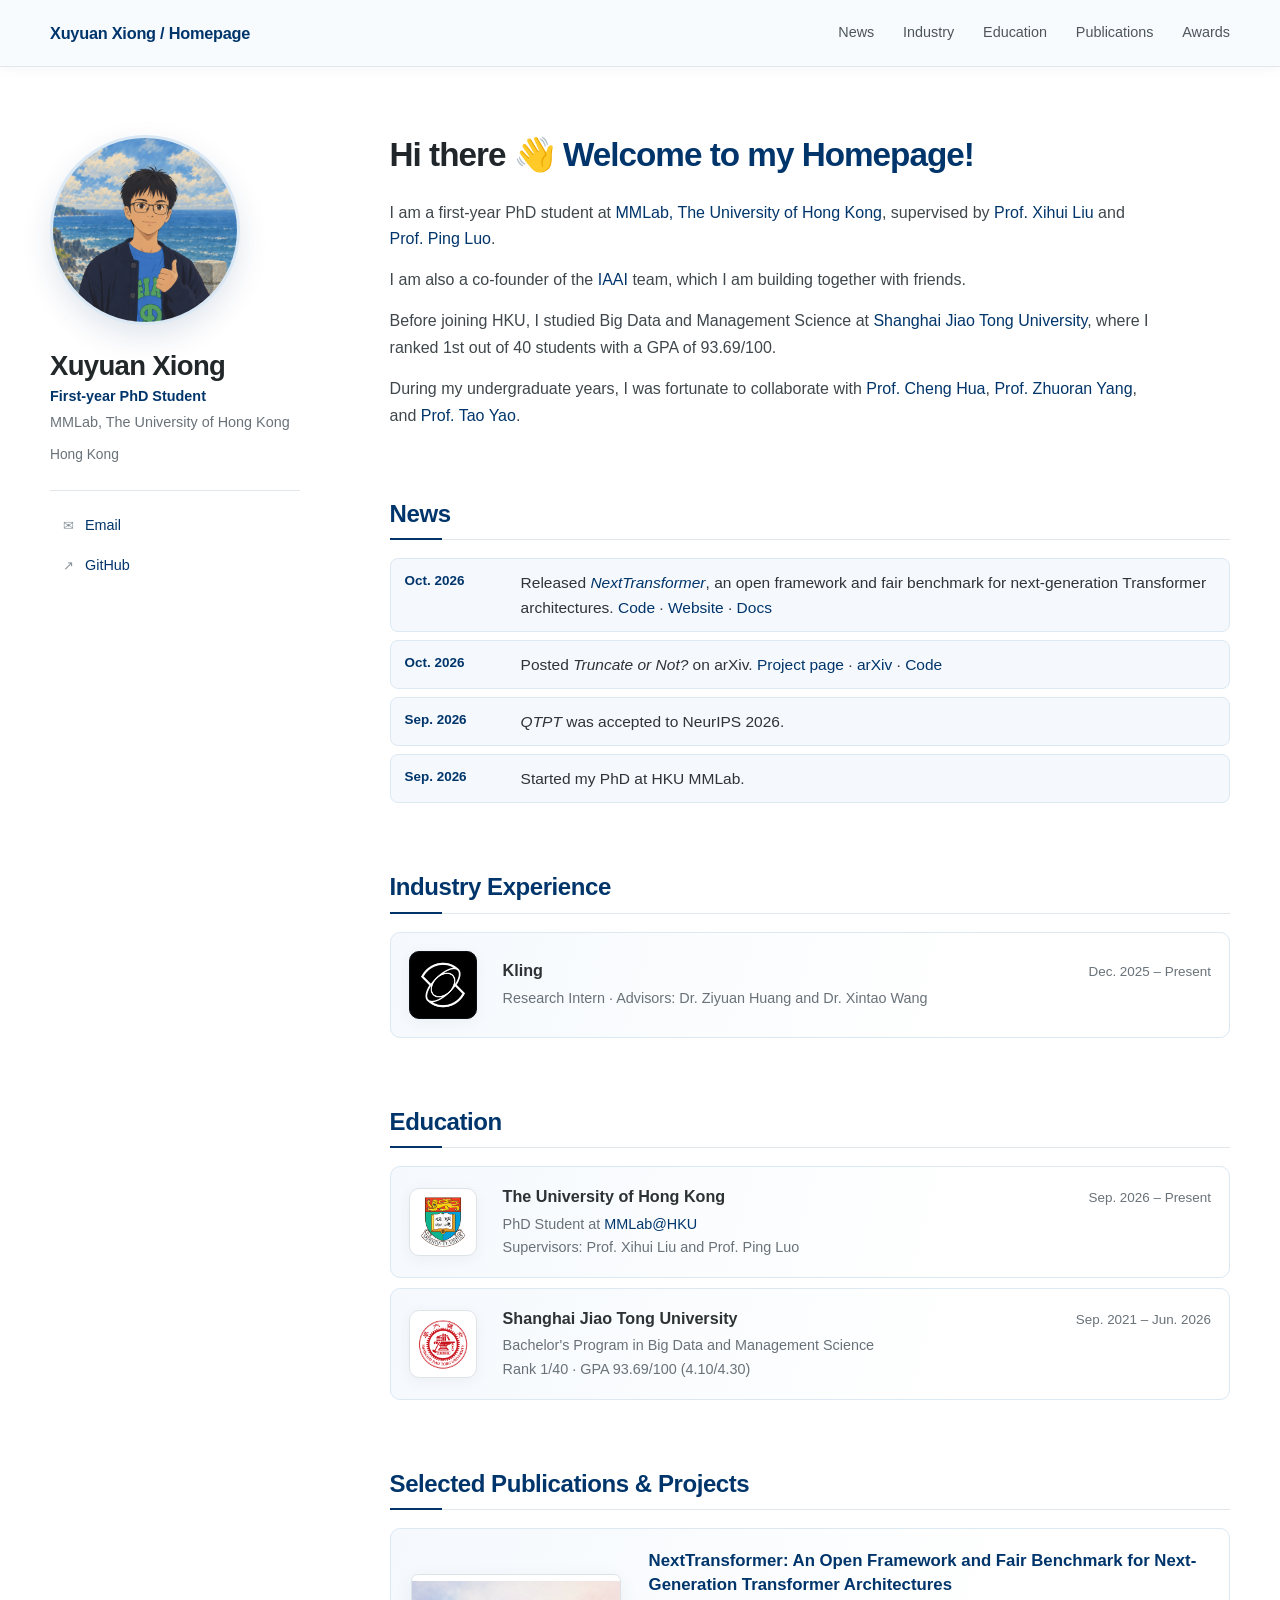
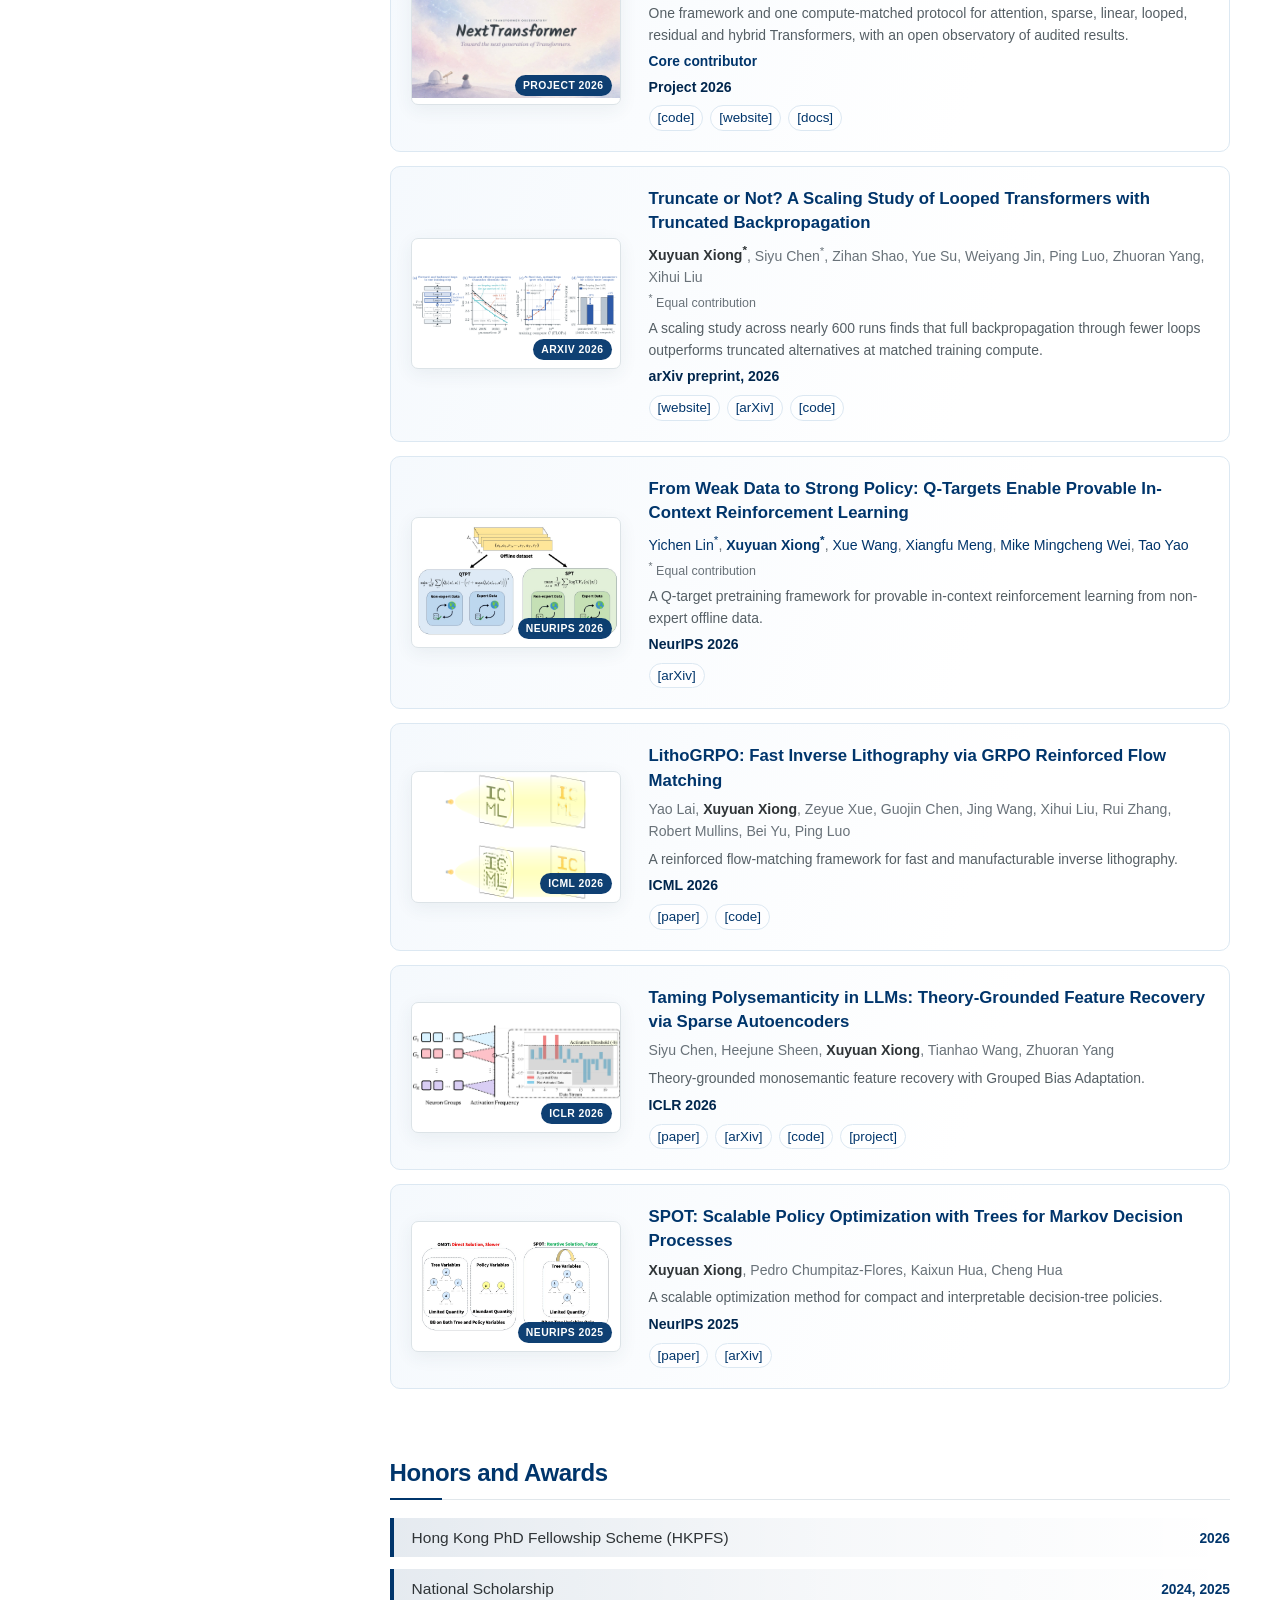
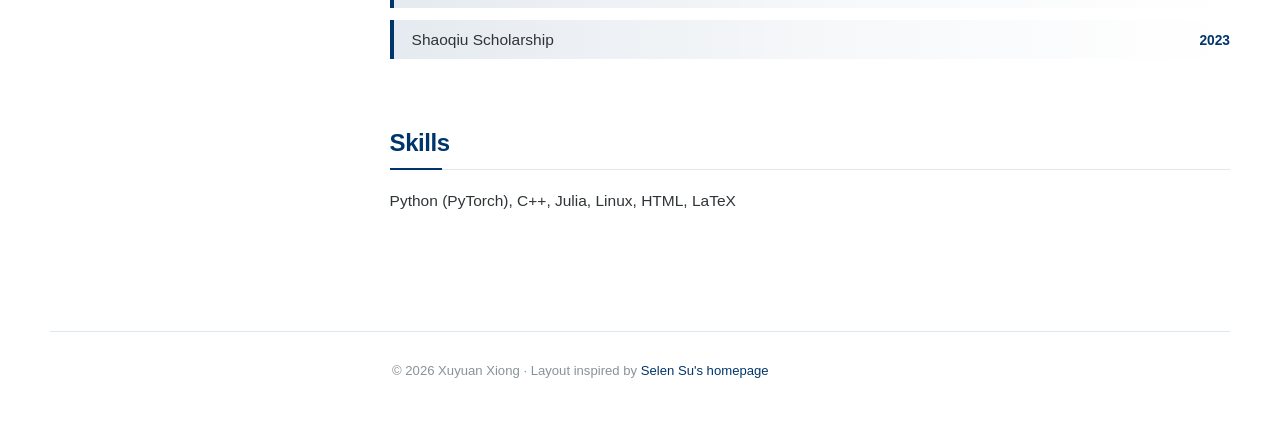
==== index.html @ bf12b1bd "Remove old News items and style Core contributor role on NextTransformer Co-authored-by: Cursor <cur" ====
<!doctype html>
<html lang="en">
  <head>
    <meta charset="UTF-8" />
    <meta name="viewport" content="width=device-width, initial-scale=1" />
    <title>Xuyuan Xiong / Homepage</title>
    <meta
      name="description"
      content="Personal academic homepage of Xuyuan Xiong, a first-year PhD student at HKU MMLab."
    />
    <link rel="canonical" href="https://xjxyys.github.io/" />
    <link rel="stylesheet" href="styles.css" />
  </head>
  <body>
    <header class="topbar">
      <div class="topbar-inner">
        <a class="site-title" href="#about">Xuyuan Xiong / Homepage</a>
        <nav class="site-nav" aria-label="Main navigation">
          <a href="#news">News</a>
          <a href="#industry">Industry</a>
          <!-- <a href="#experience">Research</a> -->
          <a href="#education">Education</a>
          <a href="#publications">Publications</a>
          <a href="#awards">Awards</a>
        </nav>
      </div>
    </header>

    <main class="page-shell">
      <aside class="profile-sidebar">
        <div class="profile-photo">
          <img src="assets/profile.png" alt="Portrait of Xuyuan Xiong" />
        </div>
        <h1>Xuyuan Xiong</h1>
        <p class="profile-role">First-year PhD Student</p>
        <p class="profile-affiliation">MMLab, The University of Hong Kong</p>
        <p class="profile-location">Hong Kong</p>

        <ul class="profile-links">
          <li><span aria-hidden="true">✉</span><a href="mailto:xiongxuyuan@connect.hku.hk">Email</a></li>
          <li><span aria-hidden="true">↗</span><a href="https://github.com/xjxyys">GitHub</a></li>
        </ul>
      </aside>

      <article class="main-content">
        <section id="about" class="intro-section">
          <h2>Hi there <span aria-hidden="true">👋</span> <span class="intro-welcome">Welcome to my Homepage!</span></h2>
          <p>
            I am a first-year PhD student at <a href="https://mmlab.hk/">MMLab, The
            University of Hong Kong</a>, supervised by
            <a href="https://xh-liu.github.io/">Prof. Xihui Liu</a> and
            <a href="https://luoping.me/">Prof. Ping Luo</a>.
          </p>
          <p>
            I am also a co-founder of the
            <a href="https://github.com/Interactive-Active-AI">IAAI</a> team, which I am
            building together with friends.
          </p>
          <p>
            Before joining HKU, I studied Big Data and Management Science at
            <a href="https://www.sjtu.edu.cn/">Shanghai Jiao Tong University</a>, where I ranked
            1st out of 40 students with a GPA of 93.69/100.
          </p>
          <p>
            During my undergraduate years, I was fortunate to collaborate with
            <a href="https://openreview.net/profile?id=~Cheng_Hua1">Prof. Cheng Hua</a>,
            <a href="https://zhuoranyang.github.io/">Prof. Zhuoran Yang</a>, and
            <a href="https://www.acem.sjtu.edu.cn/en/faculty/yaotao.html">Prof. Tao Yao</a>.
          </p>
        </section>

        <section id="news">
          <h2>News</h2>
          <ul class="dated-list">
            <li><time datetime="2026-10">Oct. 2026</time><span>Released <a href="https://interactive-active-ai.github.io/NextTransformer/"><em>NextTransformer</em></a>, an open framework and fair benchmark for next-generation Transformer architectures. <a href="https://github.com/Interactive-Active-AI/NextTransformer">Code</a> · <a href="https://interactive-active-ai.github.io/NextTransformer/">Website</a> · <a href="https://interactive-active-ai.github.io/NextTransformer/docs/">Docs</a></span></li>
            <li><time datetime="2026-10">Oct. 2026</time><span>Posted <em>Truncate or Not?</em> on arXiv. <a href="truncate-or-not/">Project page</a> · <a href="https://arxiv.org/abs/2610.26030">arXiv</a> · <a href="https://github.com/xjxyys/Truncate-or-Not">Code</a></span></li>
            <li><time datetime="2026-09">Sep. 2026</time><span><em>QTPT</em> was accepted to NeurIPS 2026.</span></li>
            <li><time datetime="2026-09">Sep. 2026</time><span>Started my PhD at HKU MMLab.</span></li>
          </ul>
        </section>

        <section id="industry">
          <h2>Industry Experience</h2>
          <div class="experience-list">
            <article class="experience-item">
              <div class="institution-logo institution-logo--kling">
                <img src="assets/institutions/kling.png" alt="Kling AI logo" />
              </div>
              <div>
                <div class="item-heading"><h3>Kling</h3><time>Dec. 2025 – Present</time></div>
                <p>Research Intern · Advisors: Dr. Ziyuan Huang and Dr. Xintao Wang</p>
              </div>
            </article>
          </div>
        </section>

        <!--
        <section id="experience">
          <h2>Research Experience</h2>
          <div class="experience-list">
            <article class="experience-item">
              <div class="institution-logo institution-logo--yale">
                <img src="assets/institutions/yale.png" alt="Yale University logo" />
              </div>
              <div>
                <div class="item-heading"><h3>Yang Lab, Yale University</h3><time>Sep. 2026 – Present</time></div>
                <p>Research Collaborator · with Siyu Chen; PI: Prof. Zhuoran Yang</p>
                <p>Researching LLM architectures and scaling, with a focus on looped Transformers, latent reasoning, and KV cache efficiency.</p>
              </div>
            </article>

            <article class="experience-item">
              <div class="institution-logo institution-logo--sjtu">
                <img src="assets/institutions/sjtu.png" alt="Shanghai Jiao Tong University logo" />
              </div>
              <div>
                <div class="item-heading"><h3>Hua Lab, Shanghai Jiao Tong University</h3><time>Feb. 2025 – Jul. 2025</time></div>
                <p>Undergraduate Research Intern · Supervisor: Prof. Cheng Hua</p>
              </div>
            </article>

            <article class="experience-item">
              <div class="institution-logo institution-logo--yale">
                <img src="assets/institutions/yale.png" alt="Yale University logo" />
              </div>
              <div>
                <div class="item-heading"><h3>Yang Lab, Yale University</h3><time>Sep. 2024 – Jun. 2025</time></div>
                <p>Undergraduate Research Intern · Mentor: Siyu Chen; Supervisor: Prof. Zhuoran Yang</p>
              </div>
            </article>

            <article class="experience-item">
              <div class="institution-logo institution-logo--sjtu">
                <img src="assets/institutions/sjtu.png" alt="Shanghai Jiao Tong University logo" />
              </div>
              <div>
                <div class="item-heading"><h3>Data-Driven Management Decision Making Lab, SJTU</h3><time>Sep. 2023 – Jun. 2025</time></div>
                <p>Undergraduate Research Intern · Supervisor: Prof. Tao Yao</p>
              </div>
            </article>
          </div>
        </section>
        -->

        <section id="education">
          <h2>Education</h2>
          <div class="experience-list">
            <article class="experience-item">
              <div class="institution-logo institution-logo--hku">
                <img src="assets/institutions/hku.png" alt="The University of Hong Kong logo" />
              </div>
              <div>
                <div class="item-heading"><h3>The University of Hong Kong</h3><time>Sep. 2026 – Present</time></div>
                <p>PhD Student at <a href="https://mmlab.hk/">MMLab@HKU</a></p>
                <p>Supervisors: Prof. Xihui Liu and Prof. Ping Luo</p>
              </div>
            </article>

            <article class="experience-item">
              <div class="institution-logo institution-logo--sjtu">
                <img src="assets/institutions/sjtu.png" alt="Shanghai Jiao Tong University logo" />
              </div>
              <div>
                <div class="item-heading"><h3>Shanghai Jiao Tong University</h3><time>Sep. 2021 – Jun. 2026</time></div>
                <p>Bachelor's Program in Big Data and Management Science</p>
                <p>Rank 1/40 · GPA 93.69/100 (4.10/4.30)</p>
              </div>
            </article>
          </div>
        </section>

        <section id="publications">
          <h2>Selected Publications &amp; Projects</h2>
          <div class="publication-list">
            <article class="publication-item">
              <a class="paper-visual" href="https://interactive-active-ai.github.io/NextTransformer/" aria-label="Open the NextTransformer observatory">
                <img src="assets/papers/nexttransformer.jpg" alt="NextTransformer: the Transformer observatory, toward the next generation of Transformers" />
                <span class="paper-tag">Project 2026</span>
              </a>
              <div>
                <h3>NextTransformer: An Open Framework and Fair Benchmark for Next-Generation Transformer Architectures</h3>
                <p class="paper-summary">One framework and one compute-matched protocol for attention, sparse, linear, looped, residual and hybrid Transformers, with an open observatory of audited results.</p>
                <p class="project-role">Core contributor</p>
                <p class="venue-line">Project 2026</p>
                <p class="paper-links">
                  <a href="https://github.com/Interactive-Active-AI/NextTransformer">[code]</a>
                  <a href="https://interactive-active-ai.github.io/NextTransformer/">[website]</a>
                  <a href="https://interactive-active-ai.github.io/NextTransformer/docs/">[docs]</a>
                </p>
              </div>
            </article>

            <article class="publication-item">
              <a class="paper-visual" href="truncate-or-not/" aria-label="Open the Truncate or Not project page">
                <img src="truncate-or-not/static/images/teaser.png" alt="Overview of looped transformer scaling with truncated backpropagation" />
                <span class="paper-tag">arXiv 2026</span>
              </a>
              <div>
                <h3>Truncate or Not? A Scaling Study of Looped Transformers with Truncated Backpropagation</h3>
                <p class="authors"><strong>Xuyuan Xiong<sup>*</sup></strong>, Siyu Chen<sup>*</sup>, Zihan Shao, Yue Su, Weiyang Jin, Ping Luo, Zhuoran Yang, Xihui Liu</p>
                <p class="equal-contribution"><sup>*</sup> Equal contribution</p>
                <p class="paper-summary">A scaling study across nearly 600 runs finds that full backpropagation through fewer loops outperforms truncated alternatives at matched training compute.</p>
                <p class="venue-line">arXiv preprint, 2026</p>
                <p class="paper-links">
                  <a href="truncate-or-not/">[website]</a>
                  <a href="https://arxiv.org/abs/2610.26030">[arXiv]</a>
                  <a href="https://github.com/xjxyys/Truncate-or-Not">[code]</a>
                </p>
              </div>
            </article>

            <article class="publication-item">
              <div class="paper-visual">
                <img src="assets/papers/qtpt.png" alt="QTPT and supervised pretraining comparison" />
                <span class="paper-tag">NeurIPS 2026</span>
              </div>
              <div>
                <h3>From Weak Data to Strong Policy: Q-Targets Enable Provable In-Context Reinforcement Learning</h3>
                <p class="authors">
                  <a href="https://openreview.net/profile?id=~Yichen_Lin1">Yichen Lin<sup>*</sup></a>,
                  <strong><a href="https://openreview.net/profile?id=~Xuyuan_Xiong1">Xuyuan Xiong<sup>*</sup></a></strong>,
                  <a href="https://openreview.net/profile?id=~Xue_Wang9">Xue Wang</a>,
                  <a href="https://openreview.net/profile?id=~Xiangfu_Meng3">Xiangfu Meng</a>,
                  <a href="https://openreview.net/profile?id=~Mike_Mingcheng_Wei1">Mike Mingcheng Wei</a>,
                  <a href="https://openreview.net/profile?id=~Tao_Yao2">Tao Yao</a>
                </p>
                <p class="equal-contribution"><sup>*</sup> Equal contribution</p>
                <p class="paper-summary">A Q-target pretraining framework for provable in-context reinforcement learning from non-expert offline data.</p>
                <p class="venue-line">NeurIPS 2026</p>
                <p class="paper-links">
                  <a href="https://arxiv.org/abs/2609.30391">[arXiv]</a>
                </p>
              </div>
            </article>

            <article class="publication-item">
              <a class="paper-visual" href="https://arxiv.org/abs/2606.00228" aria-label="Open the LithoGRPO paper">
                <img src="assets/papers/lithogrpo.png" alt="LithoGRPO inverse lithography illustration" />
                <span class="paper-tag">ICML 2026</span>
              </a>
              <div>
                <h3>LithoGRPO: Fast Inverse Lithography via GRPO Reinforced Flow Matching</h3>
                <p class="authors">Yao Lai, <strong>Xuyuan Xiong</strong>, Zeyue Xue, Guojin Chen, Jing Wang, Xihui Liu, Rui Zhang, Robert Mullins, Bei Yu, Ping Luo</p>
                <p class="paper-summary">A reinforced flow-matching framework for fast and manufacturable inverse lithography.</p>
                <p class="venue-line">ICML 2026</p>
                <p class="paper-links">
                  <a href="https://arxiv.org/abs/2606.00228">[paper]</a>
                  <a href="https://github.com/laiyao1/LithoGRPO">[code]</a>
                </p>
              </div>
            </article>

            <article class="publication-item">
              <a class="paper-visual" href="https://y-agent.github.io/taming-sae-gba/index.html" aria-label="Open the Taming Polysemanticity project page">
                <img src="assets/papers/taming-gba.png" alt="Grouped Bias Adaptation algorithm illustration" />
                <span class="paper-tag">ICLR 2026</span>
              </a>
              <div>
                <h3>Taming Polysemanticity in LLMs: Theory-Grounded Feature Recovery via Sparse Autoencoders</h3>
                <p class="authors">Siyu Chen, Heejune Sheen, <strong>Xuyuan Xiong</strong>, Tianhao Wang, Zhuoran Yang</p>
                <p class="paper-summary">Theory-grounded monosemantic feature recovery with Grouped Bias Adaptation.</p>
                <p class="venue-line">ICLR 2026</p>
                <p class="paper-links">
                  <a href="https://openreview.net/pdf?id=VtWkPIbAQ8">[paper]</a>
                  <a href="https://arxiv.org/abs/2506.14002">[arXiv]</a>
                  <a href="https://github.com/FFishy-git/TamingSAE_GBA">[code]</a>
                  <a href="https://y-agent.github.io/taming-sae-gba/index.html">[project]</a>
                </p>
              </div>
            </article>

            <article class="publication-item">
              <a class="paper-visual" href="https://proceedings.neurips.cc/paper_files/paper/2025/hash/a9eef2d4f04e876674f4cb8f3c18bb52-Abstract-Conference.html" aria-label="Open the SPOT paper">
                <img src="assets/papers/spot-teaser-03.png" alt="SPOT and OMDT branching strategy comparison" />
                <span class="paper-tag">NeurIPS 2025</span>
              </a>
              <div>
                <h3>SPOT: Scalable Policy Optimization with Trees for Markov Decision Processes</h3>
                <p class="authors"><strong>Xuyuan Xiong</strong>, Pedro Chumpitaz-Flores, Kaixun Hua, Cheng Hua</p>
                <p class="paper-summary">A scalable optimization method for compact and interpretable decision-tree policies.</p>
                <p class="venue-line">NeurIPS 2025</p>
                <p class="paper-links">
                  <a href="https://proceedings.neurips.cc/paper_files/paper/2025/hash/a9eef2d4f04e876674f4cb8f3c18bb52-Abstract-Conference.html">[paper]</a>
                  <a href="https://arxiv.org/abs/2510.19241">[arXiv]</a>
                </p>
              </div>
            </article>
          </div>
        </section>

        <section id="awards">
          <h2>Honors and Awards</h2>
          <ul class="award-list">
            <li><span>Hong Kong PhD Fellowship Scheme (HKPFS)</span><time>2026</time></li>
            <li><span>National Scholarship</span><time>2024, 2025</time></li>
            <li><span>Shaoqiu Scholarship</span><time>2023</time></li>
          </ul>
        </section>

        <section id="skills">
          <h2>Skills</h2>
          <p>Python (PyTorch), C++, Julia, Linux, HTML, LaTeX</p>
        </section>
      </article>
    </main>

    <footer>
      <p>
        © 2026 Xuyuan Xiong · Layout inspired by
        <a href="https://selen-suyue.github.io/">Selen Su's homepage</a>
      </p>
    </footer>
  </body>
</html>
---- styles.css ----
:root {
  --background: #ffffff;
  --surface: #f6f8fa;
  --surface-blue: #f1f5f9;
  --text: #2f3437;
  --muted: #697279;
  --accent: #00356b;
  --accent-dark: #00264d;
  --blue-soft: #f5f9fd;
  --blue-border: #dce8f2;
  --border: #e1e7eb;
  --font-rounded: "Arial Rounded MT Bold", "Verdana", "Comic Sans MS", "Segoe Print", sans-serif;
  --content-width: 1180px;
}

* {
  box-sizing: border-box;
}

html {
  scroll-behavior: smooth;
}

body {
  margin: 0;
  background: var(--background);
  color: var(--text);
  font-family: var(--font-rounded);
  font-size: 15.5px;
  line-height: 1.62;
  -webkit-font-smoothing: antialiased;
}

a {
  color: var(--accent);
  text-decoration: none;
}

a:hover {
  color: var(--accent-dark);
  text-decoration: underline;
  text-underline-offset: 0.18em;
}

.topbar {
  position: sticky;
  z-index: 20;
  top: 0;
  border-bottom: 1px solid var(--border);
  background: rgba(247, 251, 254, 0.96);
  box-shadow: 0 1px 14px rgba(0, 53, 107, 0.045);
  backdrop-filter: blur(12px);
}

.topbar-inner {
  display: flex;
  width: min(var(--content-width), calc(100% - 40px));
  min-height: 66px;
  align-items: center;
  justify-content: space-between;
  margin: 0 auto;
}

.site-title {
  color: var(--accent);
  font-size: 1.02rem;
  font-weight: 650;
  letter-spacing: -0.015em;
}

.site-title:hover {
  color: var(--accent-dark);
  text-decoration: none;
}

.site-nav {
  display: flex;
  align-items: center;
  gap: 1.8rem;
  font-size: 0.9rem;
}

.site-nav a {
  position: relative;
  color: #4f565b;
}

.site-nav a::after {
  position: absolute;
  right: 0;
  bottom: -8px;
  left: 0;
  height: 2px;
  background: var(--accent);
  content: "";
  opacity: 0;
  transform: scaleX(0.5);
  transition: opacity 150ms ease, transform 150ms ease;
}

.site-nav a:hover {
  color: var(--accent-dark);
  text-decoration: none;
}

.site-nav a:hover::after {
  opacity: 1;
  transform: scaleX(1);
}

.page-shell {
  display: grid;
  width: min(var(--content-width), calc(100% - 40px));
  grid-template-columns: 250px minmax(0, 1fr);
  gap: clamp(52px, 7vw, 90px);
  margin: 0 auto;
  padding: 68px 0 104px;
}

.profile-sidebar {
  position: sticky;
  top: 102px;
  align-self: start;
}

.profile-photo {
  width: 190px;
  aspect-ratio: 1;
  overflow: hidden;
  border: 3px solid #d9e8f4;
  border-radius: 50%;
  background: #eef3f7;
  box-shadow: 0 12px 30px rgba(0, 53, 107, 0.12);
}

.profile-photo img {
  display: block;
  width: 100%;
  height: 100%;
  object-fit: cover;
  object-position: center 13%;
}

.profile-sidebar h1 {
  margin: 24px 0 2px;
  color: #22272a;
  font-size: 1.72rem;
  font-weight: 700;
  letter-spacing: -0.025em;
  line-height: 1.25;
}

.profile-role,
.profile-affiliation,
.profile-location {
  margin: 0;
  color: var(--muted);
  font-size: 0.9rem;
}

.profile-role {
  color: var(--accent);
  font-weight: 650;
}

.profile-affiliation {
  margin-top: 2px;
}

.profile-location {
  margin-top: 10px;
  font-size: 0.86rem;
}

.profile-links {
  margin: 24px 0 0;
  padding: 18px 0 0;
  border-top: 1px solid var(--border);
  list-style: none;
}

.profile-links li {
  display: grid;
  grid-template-columns: 20px 1fr;
  align-items: center;
  gap: 7px;
  padding: 5px 8px;
  border-radius: 7px;
  transition: background-color 150ms ease;
}

.profile-links li:hover {
  background: var(--blue-soft);
}

.profile-links li + li {
  margin-top: 6px;
}

.profile-links span {
  color: #89949b;
  font-size: 0.82rem;
  text-align: center;
}

.profile-links a {
  font-size: 0.9rem;
}

.main-content {
  min-width: 0;
}

.main-content section {
  scroll-margin-top: 98px;
}

.main-content section + section {
  margin-top: 68px;
}

.main-content h2 {
  position: relative;
  margin: 0 0 18px;
  padding-bottom: 10px;
  border-bottom: 1px solid var(--border);
  color: var(--accent);
  font-size: 1.5rem;
  font-weight: 700;
  letter-spacing: -0.018em;
  line-height: 1.3;
}

.main-content h2::after {
  position: absolute;
  bottom: -1px;
  left: 0;
  width: 52px;
  height: 2px;
  background: var(--accent);
  content: "";
}

.main-content h3 {
  margin: 0;
  color: #2d3235;
  font-size: 1.01rem;
  line-height: 1.45;
}

.main-content p {
  margin: 0 0 14px;
}

.intro-section h2 {
  margin-bottom: 24px;
  padding-bottom: 0;
  border-bottom: 0;
  color: #20262a;
  font-size: clamp(1.65rem, 3vw, 2.08rem);
  letter-spacing: -0.03em;
  line-height: 1.22;
}

.intro-section h2::after {
  display: none;
}

.intro-welcome {
  color: var(--accent);
}

.intro-section p {
  max-width: 760px;
  color: #3f474c;
  font-size: 1rem;
  line-height: 1.68;
}

.section-note {
  color: var(--muted);
  font-size: 0.92rem;
}

.section-note strong {
  color: var(--text);
}

.dated-list {
  margin: 0;
  padding: 0;
  list-style: none;
}

.dated-list li {
  display: grid;
  grid-template-columns: 96px minmax(0, 1fr);
  gap: 20px;
  padding: 11px 14px;
  border: 1px solid var(--blue-border);
  border-radius: 8px;
  background: var(--blue-soft);
}

.dated-list li + li {
  margin-top: 8px;
}

.dated-list time,
.item-heading time {
  color: var(--muted);
  font-size: 0.84rem;
  white-space: nowrap;
}

.dated-list time {
  color: var(--accent);
  font-weight: 700;
}

.section-heading-row {
  display: flex;
  align-items: baseline;
  justify-content: space-between;
  gap: 24px;
  margin-bottom: 18px;
  padding-bottom: 10px;
  border-bottom: 1px solid var(--border);
}

.section-heading-row h2 {
  margin: 0;
  padding: 0;
  border: 0;
}

.section-heading-row p {
  margin: 0;
  color: var(--muted);
  font-size: 0.82rem;
  white-space: nowrap;
}

.publication-list {
  display: grid;
  gap: 14px;
}

.publication-item {
  display: grid;
  grid-template-columns: 210px minmax(0, 1fr);
  gap: 28px;
  align-items: center;
  padding: 20px;
  border: 1px solid var(--blue-border);
  border-radius: 10px;
  background: linear-gradient(110deg, var(--blue-soft), #fff 70%);
  transition: border-color 150ms ease, box-shadow 150ms ease, transform 150ms ease;
}

.publication-item:hover {
  border-color: #aac7de;
  box-shadow: 0 8px 22px rgba(0, 53, 107, 0.08);
  transform: translateY(-1px);
}

.paper-visual {
  position: relative;
  display: block;
  width: 100%;
  aspect-ratio: 16 / 10;
  overflow: hidden;
  border: 1px solid #dce3e7;
  border-radius: 7px;
  background: #fff;
  box-shadow: 0 5px 18px rgba(47, 69, 82, 0.07);
}

.paper-visual:hover {
  text-decoration: none;
}

.paper-visual img {
  display: block;
  width: 100%;
  height: 100%;
  object-fit: contain;
}

.paper-tag {
  position: absolute;
  right: 8px;
  bottom: 8px;
  padding: 3px 8px;
  border-radius: 999px;
  background: rgba(0, 53, 107, 0.94);
  color: #fff;
  font-size: 0.65rem;
  font-weight: 700;
  letter-spacing: 0.045em;
  line-height: 1.45;
  text-transform: uppercase;
}

.paper-venue {
  display: flex;
  min-height: 92px;
  flex-direction: column;
  align-items: center;
  justify-content: center;
  border: 1px solid #d6e1e7;
  border-radius: 7px;
  background:
    linear-gradient(145deg, rgba(255, 255, 255, 0.96), rgba(231, 241, 247, 0.96)),
    var(--surface-blue);
  color: var(--accent-dark);
  box-shadow: inset 0 0 0 1px rgba(255, 255, 255, 0.7);
  text-align: center;
}

.paper-venue--neurips {
  border-color: #d8c9e4;
  background: linear-gradient(145deg, #faf7fc, #eee6f4);
  color: #684e7e;
}

.paper-venue--iclr {
  border-color: #c8dae8;
  background: linear-gradient(145deg, #f6fafc, #e6f0f6);
}

.paper-venue--review {
  border-color: #d6dce0;
  background: linear-gradient(145deg, #fafafa, #eef1f2);
  color: #5c686f;
}

.paper-venue span {
  max-width: 12ch;
  font-size: 0.72rem;
  font-weight: 600;
  letter-spacing: 0.05em;
  line-height: 1.25;
  text-transform: uppercase;
}

.paper-venue strong {
  margin-top: 4px;
  font-size: 1rem;
}

.publication-item h3 {
  margin-bottom: 6px;
  color: var(--accent);
  font-size: 1.05rem;
  line-height: 1.45;
}

.publication-item .authors,
.publication-item .venue-line {
  margin: 0;
  color: var(--muted);
  font-size: 0.88rem;
  line-height: 1.55;
}

.publication-item .authors strong {
  color: var(--text);
}

.publication-item .equal-contribution {
  margin: 2px 0 0;
  color: var(--muted);
  font-size: 0.78rem;
  line-height: 1.45;
}

.publication-item .project-role {
  margin: 5px 0 0;
  color: var(--accent);
  font-size: 0.86rem;
  font-weight: 700;
  line-height: 1.45;
}

.publication-item .venue-line {
  margin-top: 5px;
  color: var(--accent-dark);
  font-weight: 600;
}

.publication-item .paper-summary {
  margin: 6px 0 0;
  color: #555f65;
  font-size: 0.87rem;
  line-height: 1.55;
}

.publication-item .paper-links {
  display: flex;
  flex-wrap: wrap;
  gap: 7px;
  margin: 7px 0 0;
  font-size: 0.84rem;
}

.paper-links a {
  padding: 2px 8px;
  border: 1px solid var(--blue-border);
  border-radius: 999px;
  background: rgba(255, 255, 255, 0.78);
  color: var(--accent);
  line-height: 1.45;
}

.experience-list {
  display: grid;
  gap: 10px;
}

.experience-item {
  display: grid;
  grid-template-columns: 72px minmax(0, 1fr);
  gap: 22px;
  align-items: center;
  padding: 18px;
  border: 1px solid var(--blue-border);
  border-radius: 10px;
  background: linear-gradient(105deg, var(--blue-soft), #fff 68%);
}

.institution-logo {
  display: grid;
  width: 68px;
  height: 68px;
  place-items: center;
  overflow: hidden;
  border: 1px solid #dde3e6;
  border-radius: 10px;
  background: #fff;
  box-shadow: 0 3px 14px rgba(46, 67, 78, 0.06);
}

.institution-logo img {
  display: block;
  width: 82%;
  height: 82%;
  object-fit: contain;
}

.institution-logo--hku img {
  width: 76%;
  height: 76%;
}

.institution-logo--sjtu {
  border-color: #e0e4e7;
  background: #fff;
}

.institution-logo--sjtu img {
  width: 82%;
  height: 82%;
}

.institution-logo--yale img {
  width: 88%;
  height: auto;
}

.institution-logo--kling {
  border-color: #0d1116;
  background: #0d1116;
}

.institution-logo--kling img {
  width: 100%;
  height: 100%;
  object-fit: cover;
}

.item-heading {
  display: flex;
  align-items: baseline;
  justify-content: space-between;
  gap: 20px;
  margin-bottom: 4px;
}

.experience-item p {
  margin: 0;
  color: var(--muted);
  font-size: 0.9rem;
  line-height: 1.6;
}

.empty-section {
  padding: 22px 24px;
  border-left: 3px solid #a8c1d3;
  background: var(--surface);
  color: var(--muted);
  font-size: 0.92rem;
}

.empty-section p {
  margin: 0;
}

.award-list {
  margin: 0;
  padding: 0;
  border: 0;
  list-style: none;
}

.award-list li {
  display: flex;
  align-items: baseline;
  justify-content: space-between;
  gap: 24px;
  padding: 7px 0 7px 18px;
  border-left: 4px solid var(--accent);
  background: linear-gradient(
    90deg,
    rgba(0, 53, 107, 0.1) 0%,
    rgba(0, 53, 107, 0.035) 52%,
    rgba(0, 53, 107, 0) 100%
  );
}

.award-list li + li {
  margin-top: 12px;
}

.award-list small {
  margin-left: 6px;
  color: var(--muted);
  font-size: 0.82rem;
}

.award-list time {
  color: var(--accent);
  font-size: 0.86rem;
  font-weight: 700;
  white-space: nowrap;
}

footer {
  width: min(var(--content-width), calc(100% - 40px));
  margin: 0 auto;
  padding: 28px 0 44px 342px;
  border-top: 1px solid var(--blue-border);
  color: #8a9297;
  font-size: 0.82rem;
}

footer p {
  margin: 0;
}

@media (max-width: 760px) {
  .topbar-inner {
    min-height: auto;
    flex-direction: column;
    align-items: flex-start;
    gap: 10px;
    padding: 14px 0;
  }

  .site-nav {
    width: 100%;
    gap: 19px;
    overflow-x: auto;
    padding-bottom: 2px;
    font-size: 0.84rem;
    scrollbar-width: none;
  }

  .page-shell {
    grid-template-columns: 1fr;
    gap: 46px;
    padding-top: 42px;
  }

  .profile-sidebar {
    position: static;
  }

  .profile-photo {
    width: 150px;
  }

  .publication-item {
    grid-template-columns: 170px minmax(0, 1fr);
    gap: 20px;
    padding: 18px;
  }

  footer {
    padding-left: 0;
  }
}

@media (max-width: 500px) {
  body {
    font-size: 15px;
  }

  .topbar-inner,
  .page-shell,
  footer {
    width: min(100% - 28px, var(--content-width));
  }

  .section-heading-row {
    align-items: flex-start;
    flex-direction: column;
    gap: 3px;
  }

  .publication-item {
    grid-template-columns: 1fr;
    padding: 16px;
  }

  .dated-list li {
    grid-template-columns: 1fr;
    gap: 2px;
  }

  .paper-venue {
    min-height: 70px;
  }

  .item-heading,
  .award-list li {
    align-items: flex-start;
    flex-direction: column;
    gap: 2px;
  }

  .experience-item {
    grid-template-columns: 58px minmax(0, 1fr);
    gap: 15px;
    padding: 15px;
  }

  .institution-logo {
    width: 56px;
    height: 56px;
    align-self: start;
  }
}

@media (prefers-reduced-motion: reduce) {
  html {
    scroll-behavior: auto;
  }

  .publication-item,
  .profile-links li {
    transition: none;
  }
}
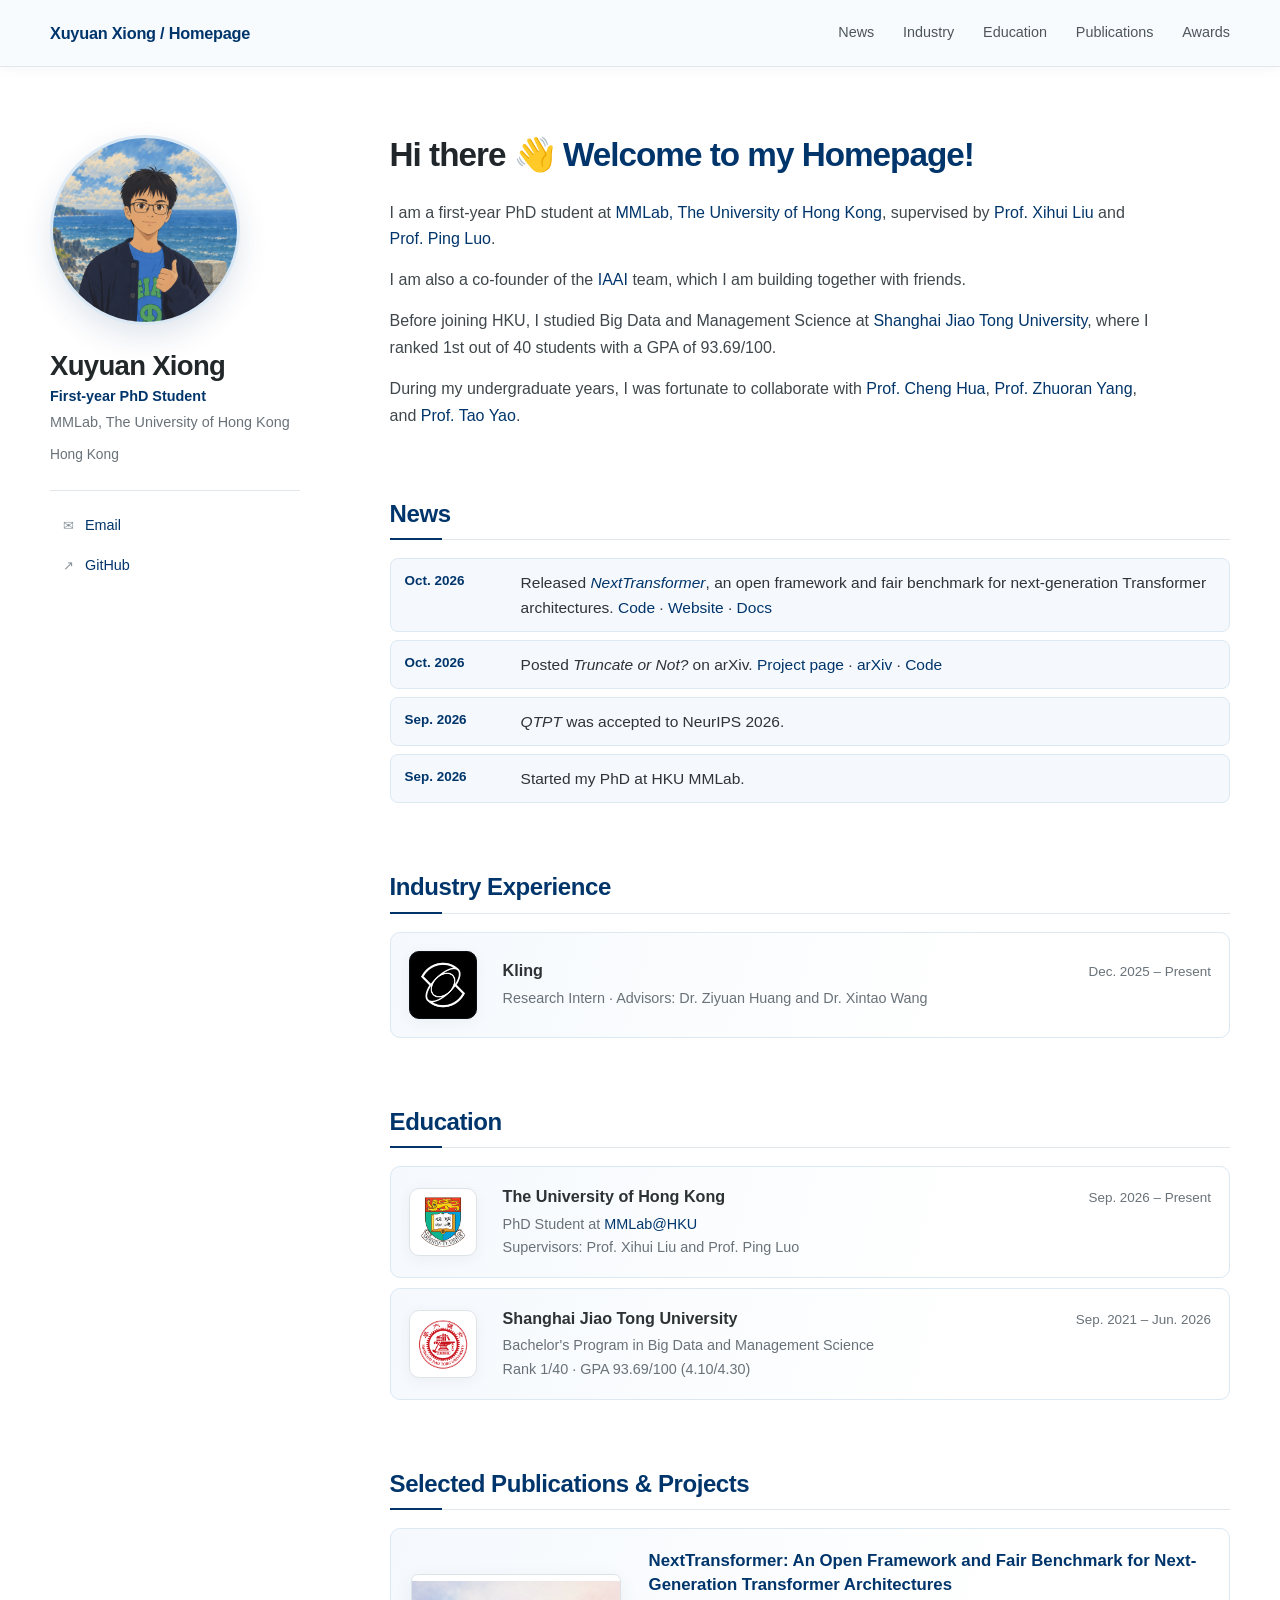
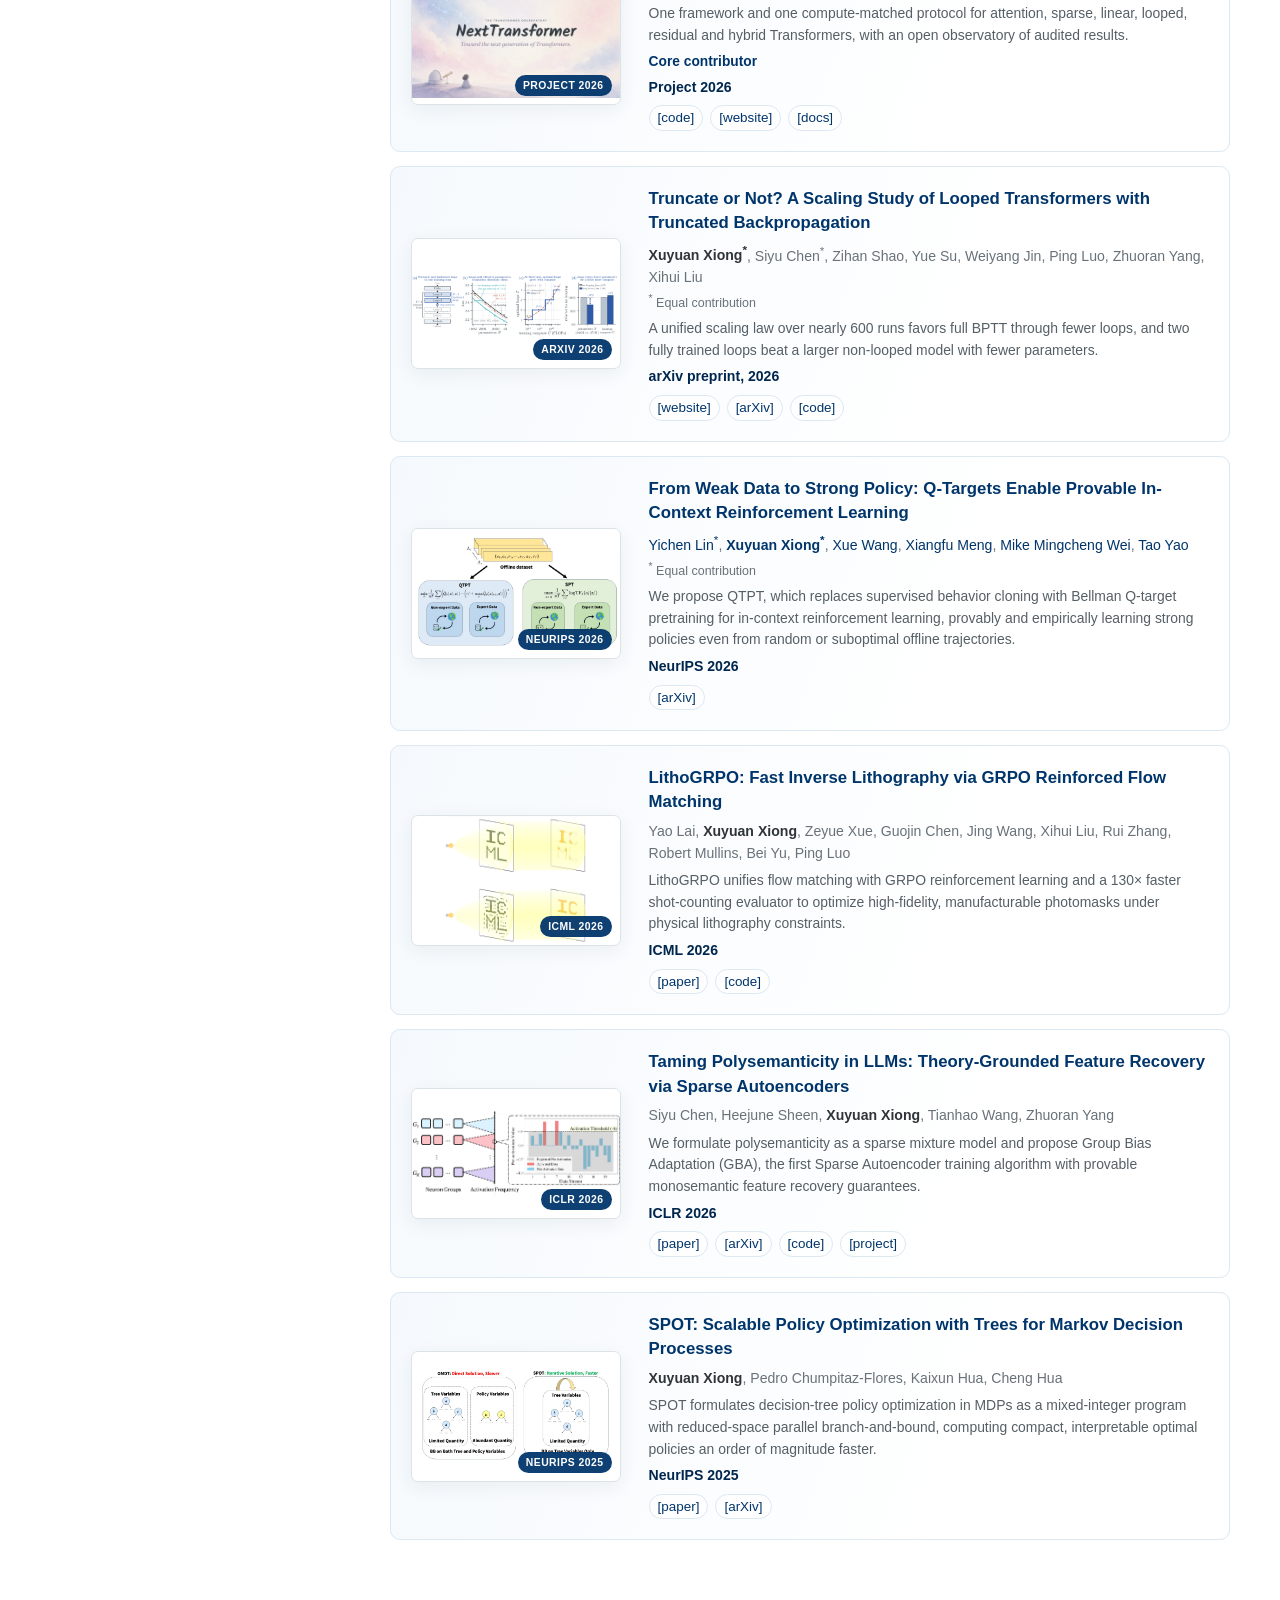
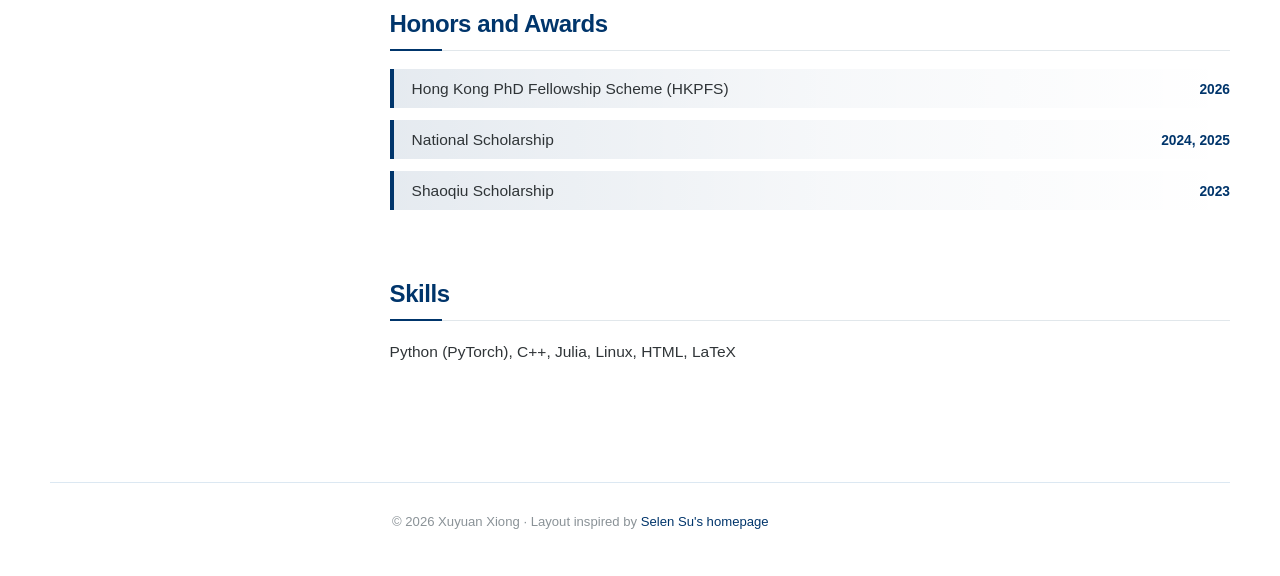
==== commit 14970d1f: "Enrich paper summaries on homepage in Selen's style Co-authored-by: Cursor <cursoragent@cursor.com>" ====
--- a/index.html
+++ b/index.html
@@ -199,7 +199,7 @@
                 <h3>Truncate or Not? A Scaling Study of Looped Transformers with Truncated Backpropagation</h3>
                 <p class="authors"><strong>Xuyuan Xiong<sup>*</sup></strong>, Siyu Chen<sup>*</sup>, Zihan Shao, Yue Su, Weiyang Jin, Ping Luo, Zhuoran Yang, Xihui Liu</p>
                 <p class="equal-contribution"><sup>*</sup> Equal contribution</p>
-                <p class="paper-summary">A scaling study across nearly 600 runs finds that full backpropagation through fewer loops outperforms truncated alternatives at matched training compute.</p>
+                <p class="paper-summary">A unified scaling law over nearly 600 runs favors full BPTT through fewer loops, and two fully trained loops beat a larger non-looped model with fewer parameters.</p>
                 <p class="venue-line">arXiv preprint, 2026</p>
                 <p class="paper-links">
                   <a href="truncate-or-not/">[website]</a>
@@ -210,10 +210,10 @@
             </article>
 
             <article class="publication-item">
-              <div class="paper-visual">
+              <a class="paper-visual" href="https://arxiv.org/abs/2609.30391" aria-label="Open the QTPT paper">
                 <img src="assets/papers/qtpt.png" alt="QTPT and supervised pretraining comparison" />
                 <span class="paper-tag">NeurIPS 2026</span>
-              </div>
+              </a>
               <div>
                 <h3>From Weak Data to Strong Policy: Q-Targets Enable Provable In-Context Reinforcement Learning</h3>
                 <p class="authors">
@@ -225,7 +225,7 @@
                   <a href="https://openreview.net/profile?id=~Tao_Yao2">Tao Yao</a>
                 </p>
                 <p class="equal-contribution"><sup>*</sup> Equal contribution</p>
-                <p class="paper-summary">A Q-target pretraining framework for provable in-context reinforcement learning from non-expert offline data.</p>
+                <p class="paper-summary">We propose QTPT, which replaces supervised behavior cloning with Bellman Q-target pretraining for in-context reinforcement learning, provably and empirically learning strong policies even from random or suboptimal offline trajectories.</p>
                 <p class="venue-line">NeurIPS 2026</p>
                 <p class="paper-links">
                   <a href="https://arxiv.org/abs/2609.30391">[arXiv]</a>
@@ -241,7 +241,7 @@
               <div>
                 <h3>LithoGRPO: Fast Inverse Lithography via GRPO Reinforced Flow Matching</h3>
                 <p class="authors">Yao Lai, <strong>Xuyuan Xiong</strong>, Zeyue Xue, Guojin Chen, Jing Wang, Xihui Liu, Rui Zhang, Robert Mullins, Bei Yu, Ping Luo</p>
-                <p class="paper-summary">A reinforced flow-matching framework for fast and manufacturable inverse lithography.</p>
+                <p class="paper-summary">LithoGRPO unifies flow matching with GRPO reinforcement learning and a 130× faster shot-counting evaluator to optimize high-fidelity, manufacturable photomasks under physical lithography constraints.</p>
                 <p class="venue-line">ICML 2026</p>
                 <p class="paper-links">
                   <a href="https://arxiv.org/abs/2606.00228">[paper]</a>
@@ -258,7 +258,7 @@
               <div>
                 <h3>Taming Polysemanticity in LLMs: Theory-Grounded Feature Recovery via Sparse Autoencoders</h3>
                 <p class="authors">Siyu Chen, Heejune Sheen, <strong>Xuyuan Xiong</strong>, Tianhao Wang, Zhuoran Yang</p>
-                <p class="paper-summary">Theory-grounded monosemantic feature recovery with Grouped Bias Adaptation.</p>
+                <p class="paper-summary">We formulate polysemanticity as a sparse mixture model and propose Group Bias Adaptation (GBA), the first Sparse Autoencoder training algorithm with provable monosemantic feature recovery guarantees.</p>
                 <p class="venue-line">ICLR 2026</p>
                 <p class="paper-links">
                   <a href="https://openreview.net/pdf?id=VtWkPIbAQ8">[paper]</a>
@@ -277,7 +277,7 @@
               <div>
                 <h3>SPOT: Scalable Policy Optimization with Trees for Markov Decision Processes</h3>
                 <p class="authors"><strong>Xuyuan Xiong</strong>, Pedro Chumpitaz-Flores, Kaixun Hua, Cheng Hua</p>
-                <p class="paper-summary">A scalable optimization method for compact and interpretable decision-tree policies.</p>
+                <p class="paper-summary">SPOT formulates decision-tree policy optimization in MDPs as a mixed-integer program with reduced-space parallel branch-and-bound, computing compact, interpretable optimal policies an order of magnitude faster.</p>
                 <p class="venue-line">NeurIPS 2025</p>
                 <p class="paper-links">
                   <a href="https://proceedings.neurips.cc/paper_files/paper/2025/hash/a9eef2d4f04e876674f4cb8f3c18bb52-Abstract-Conference.html">[paper]</a>
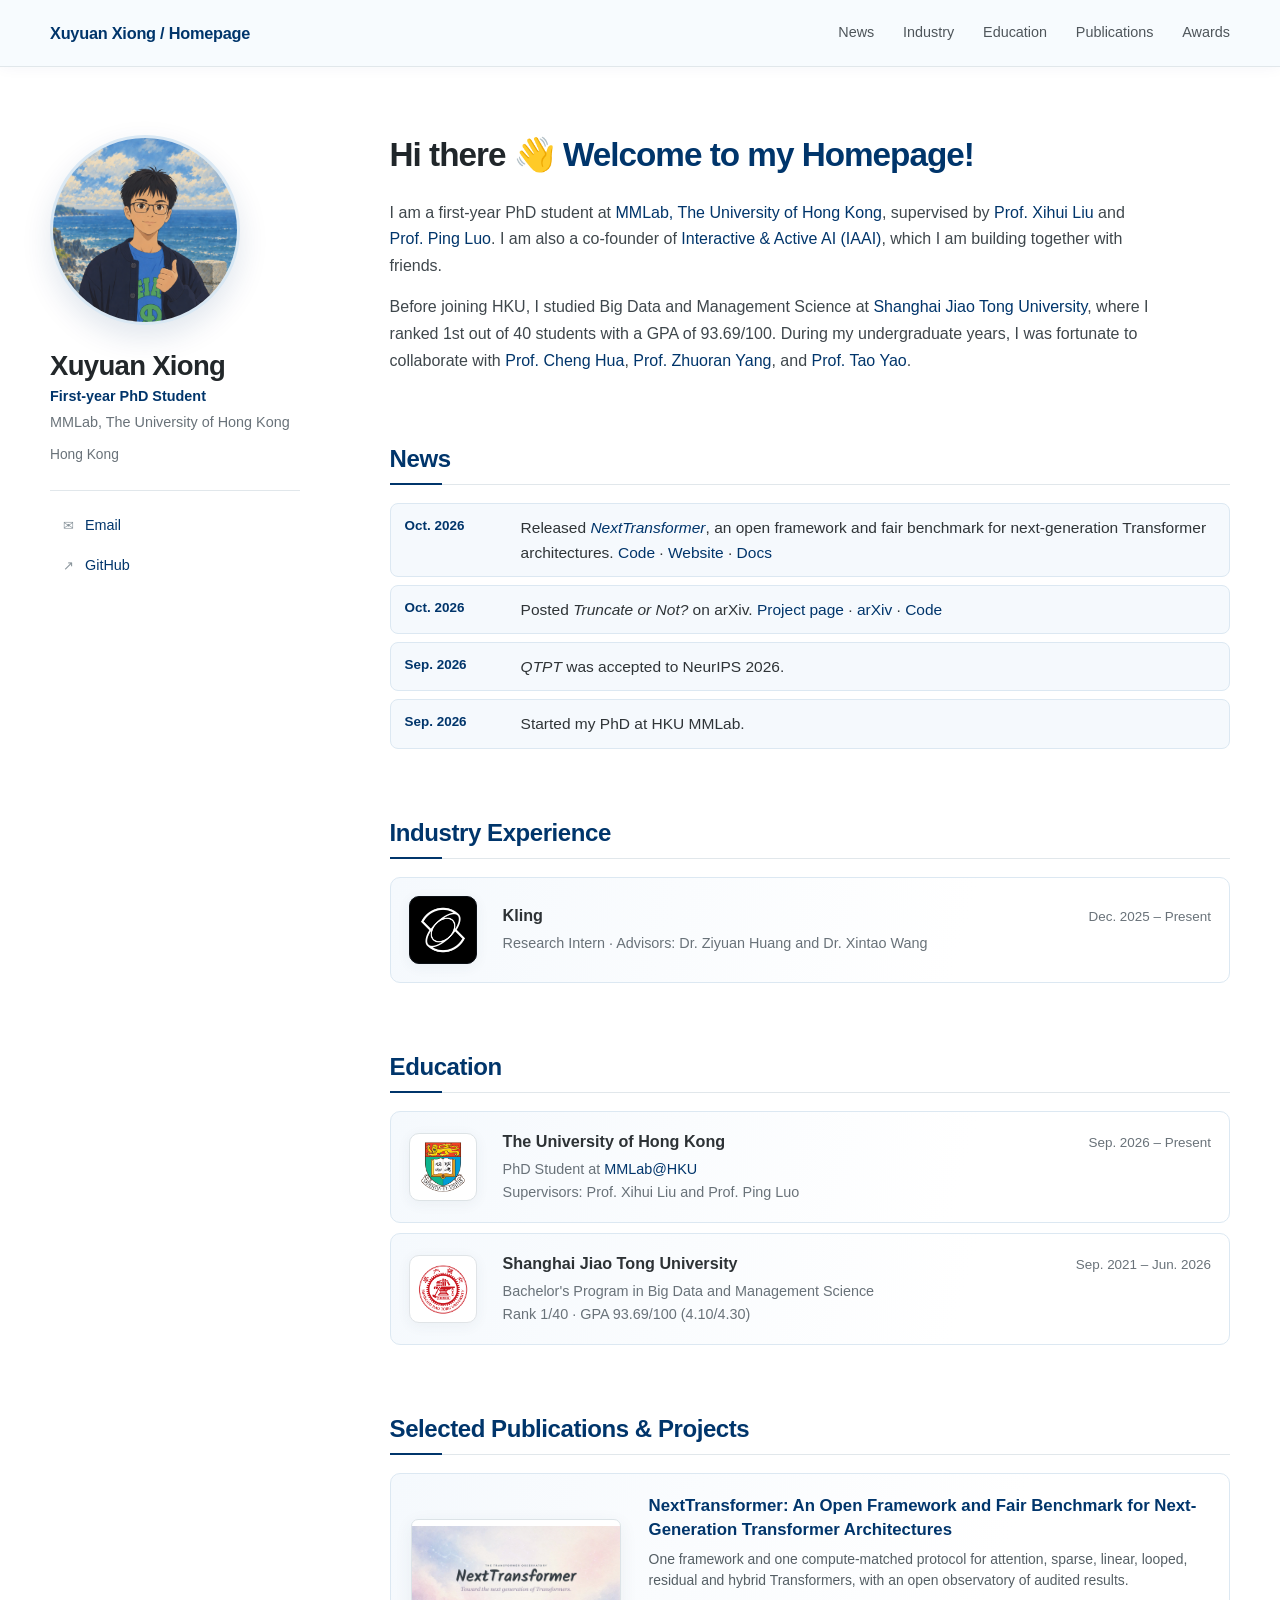
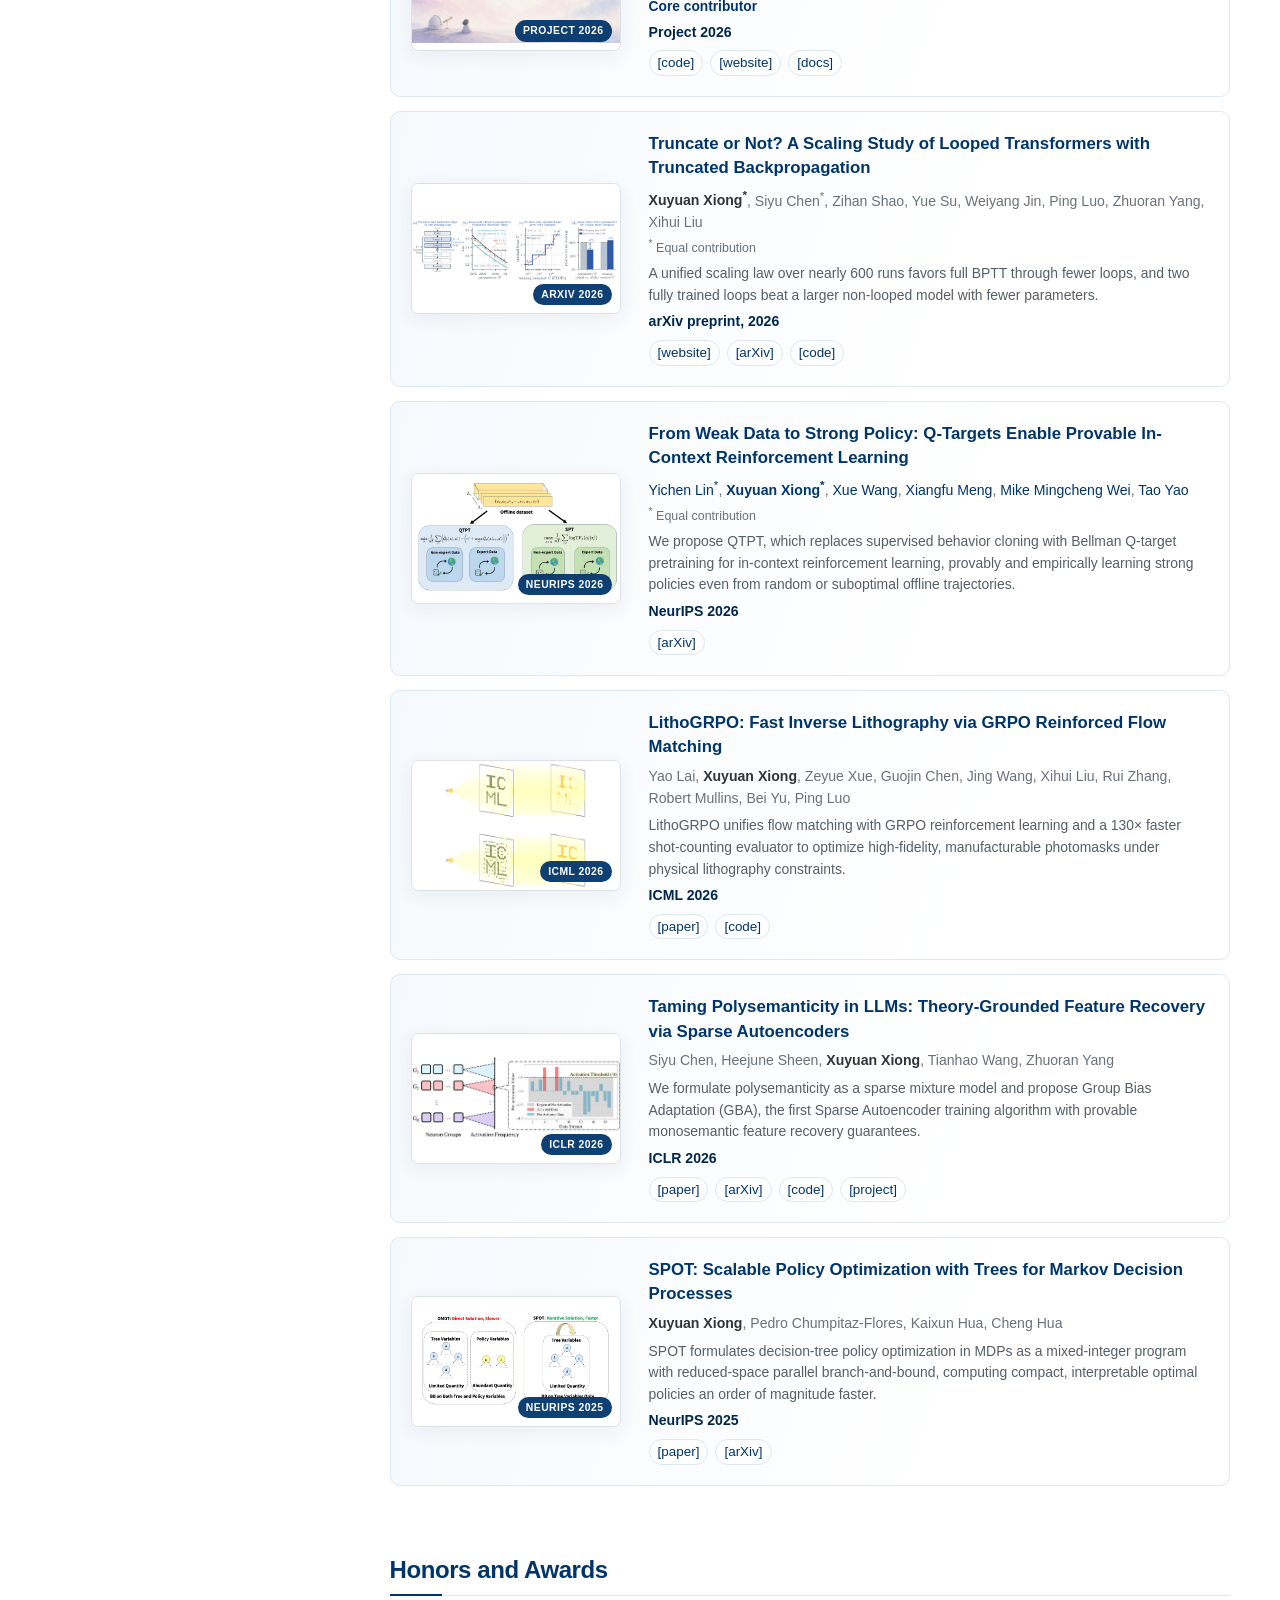
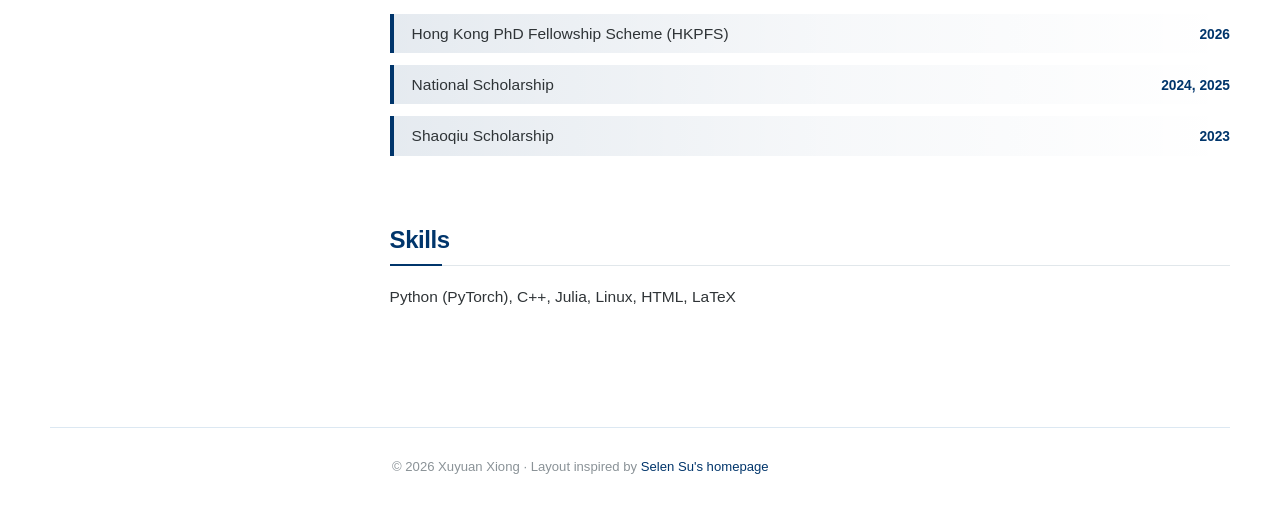
==== commit cba2b4e2: "Consolidate intro paragraphs and spell out Interactive & Active AI (IAAI) Co-authored-by: Cursor <cu" ====
--- a/index.html
+++ b/index.html
@@ -49,20 +49,15 @@
             I am a first-year PhD student at <a href="https://mmlab.hk/">MMLab, The
             University of Hong Kong</a>, supervised by
             <a href="https://xh-liu.github.io/">Prof. Xihui Liu</a> and
-            <a href="https://luoping.me/">Prof. Ping Luo</a>.
-          </p>
-          <p>
-            I am also a co-founder of the
-            <a href="https://github.com/Interactive-Active-AI">IAAI</a> team, which I am
-            building together with friends.
+            <a href="https://luoping.me/">Prof. Ping Luo</a>. I am also a co-founder of
+            <a href="https://github.com/Interactive-Active-AI">Interactive &amp; Active AI (IAAI)</a>,
+            which I am building together with friends.
           </p>
           <p>
             Before joining HKU, I studied Big Data and Management Science at
             <a href="https://www.sjtu.edu.cn/">Shanghai Jiao Tong University</a>, where I ranked
-            1st out of 40 students with a GPA of 93.69/100.
-          </p>
-          <p>
-            During my undergraduate years, I was fortunate to collaborate with
+            1st out of 40 students with a GPA of 93.69/100. During my undergraduate years, I was
+            fortunate to collaborate with
             <a href="https://openreview.net/profile?id=~Cheng_Hua1">Prof. Cheng Hua</a>,
             <a href="https://zhuoranyang.github.io/">Prof. Zhuoran Yang</a>, and
             <a href="https://www.acem.sjtu.edu.cn/en/faculty/yaotao.html">Prof. Tao Yao</a>.
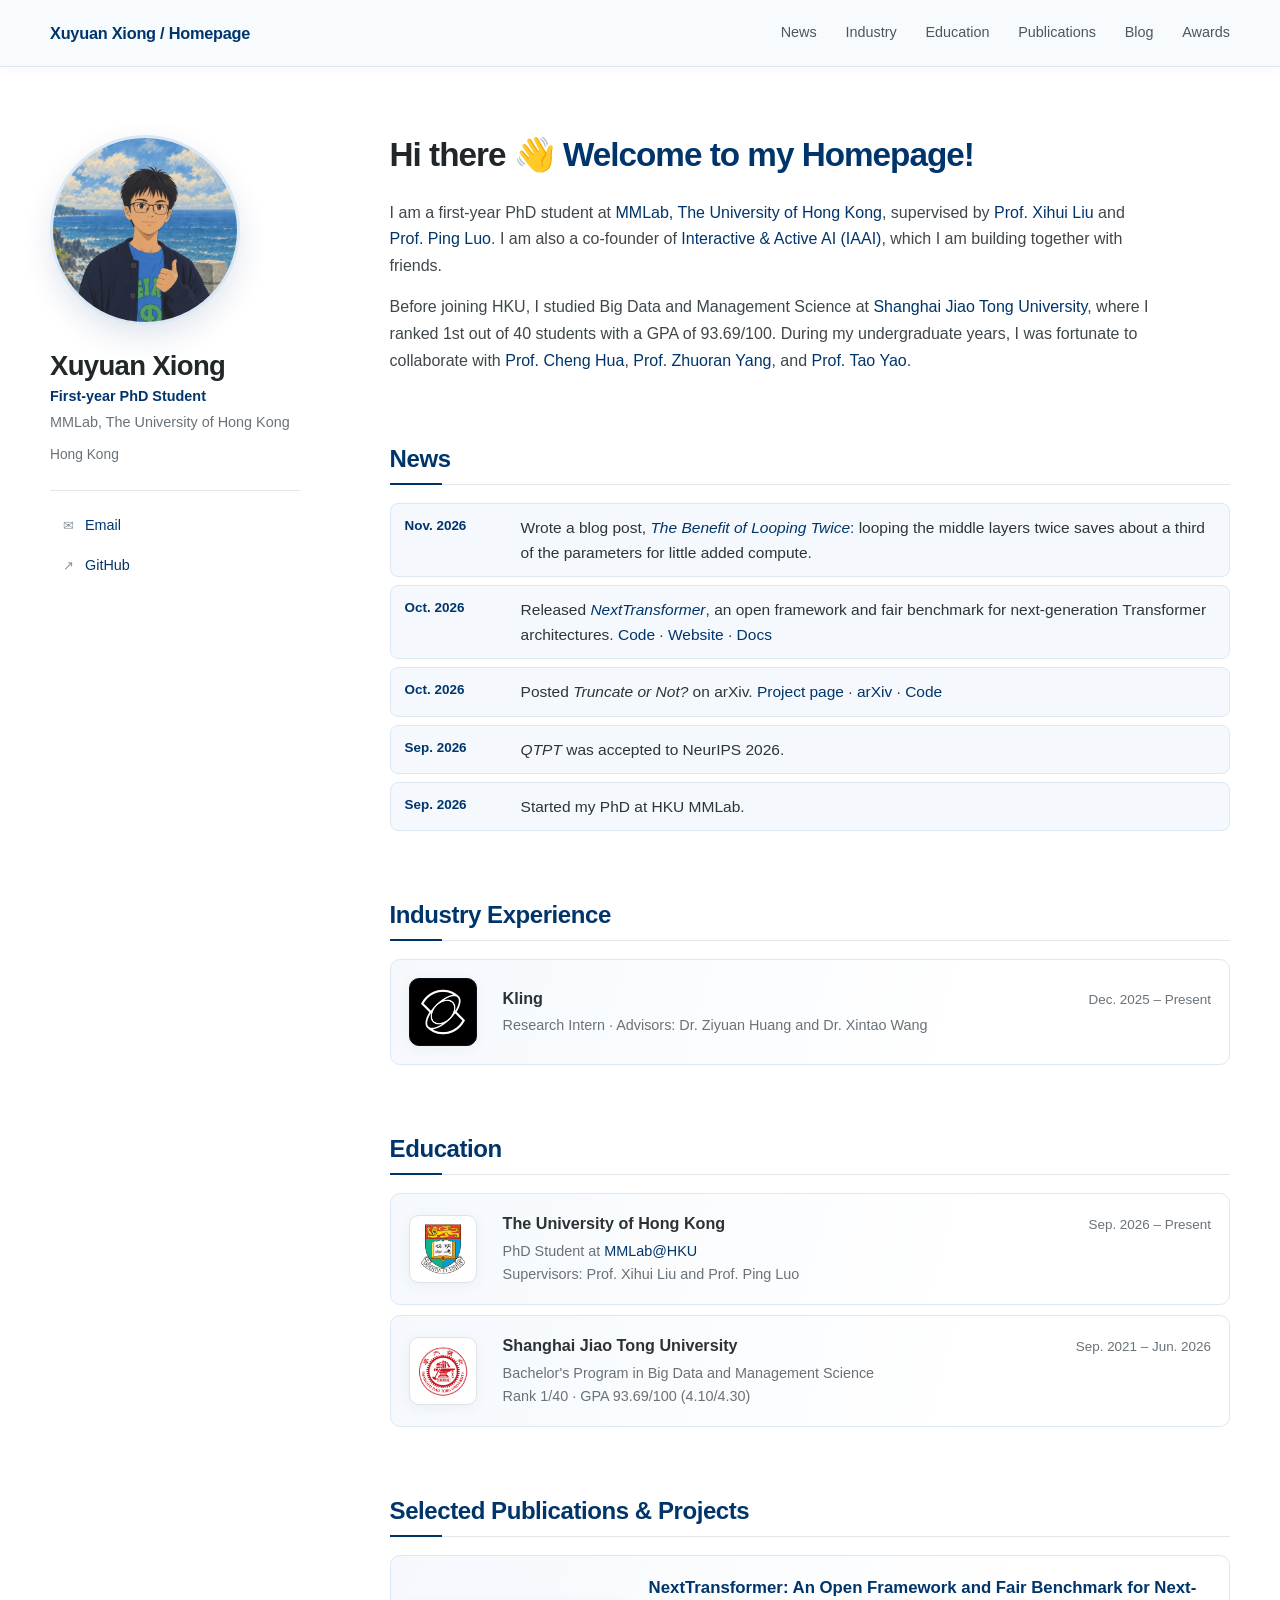
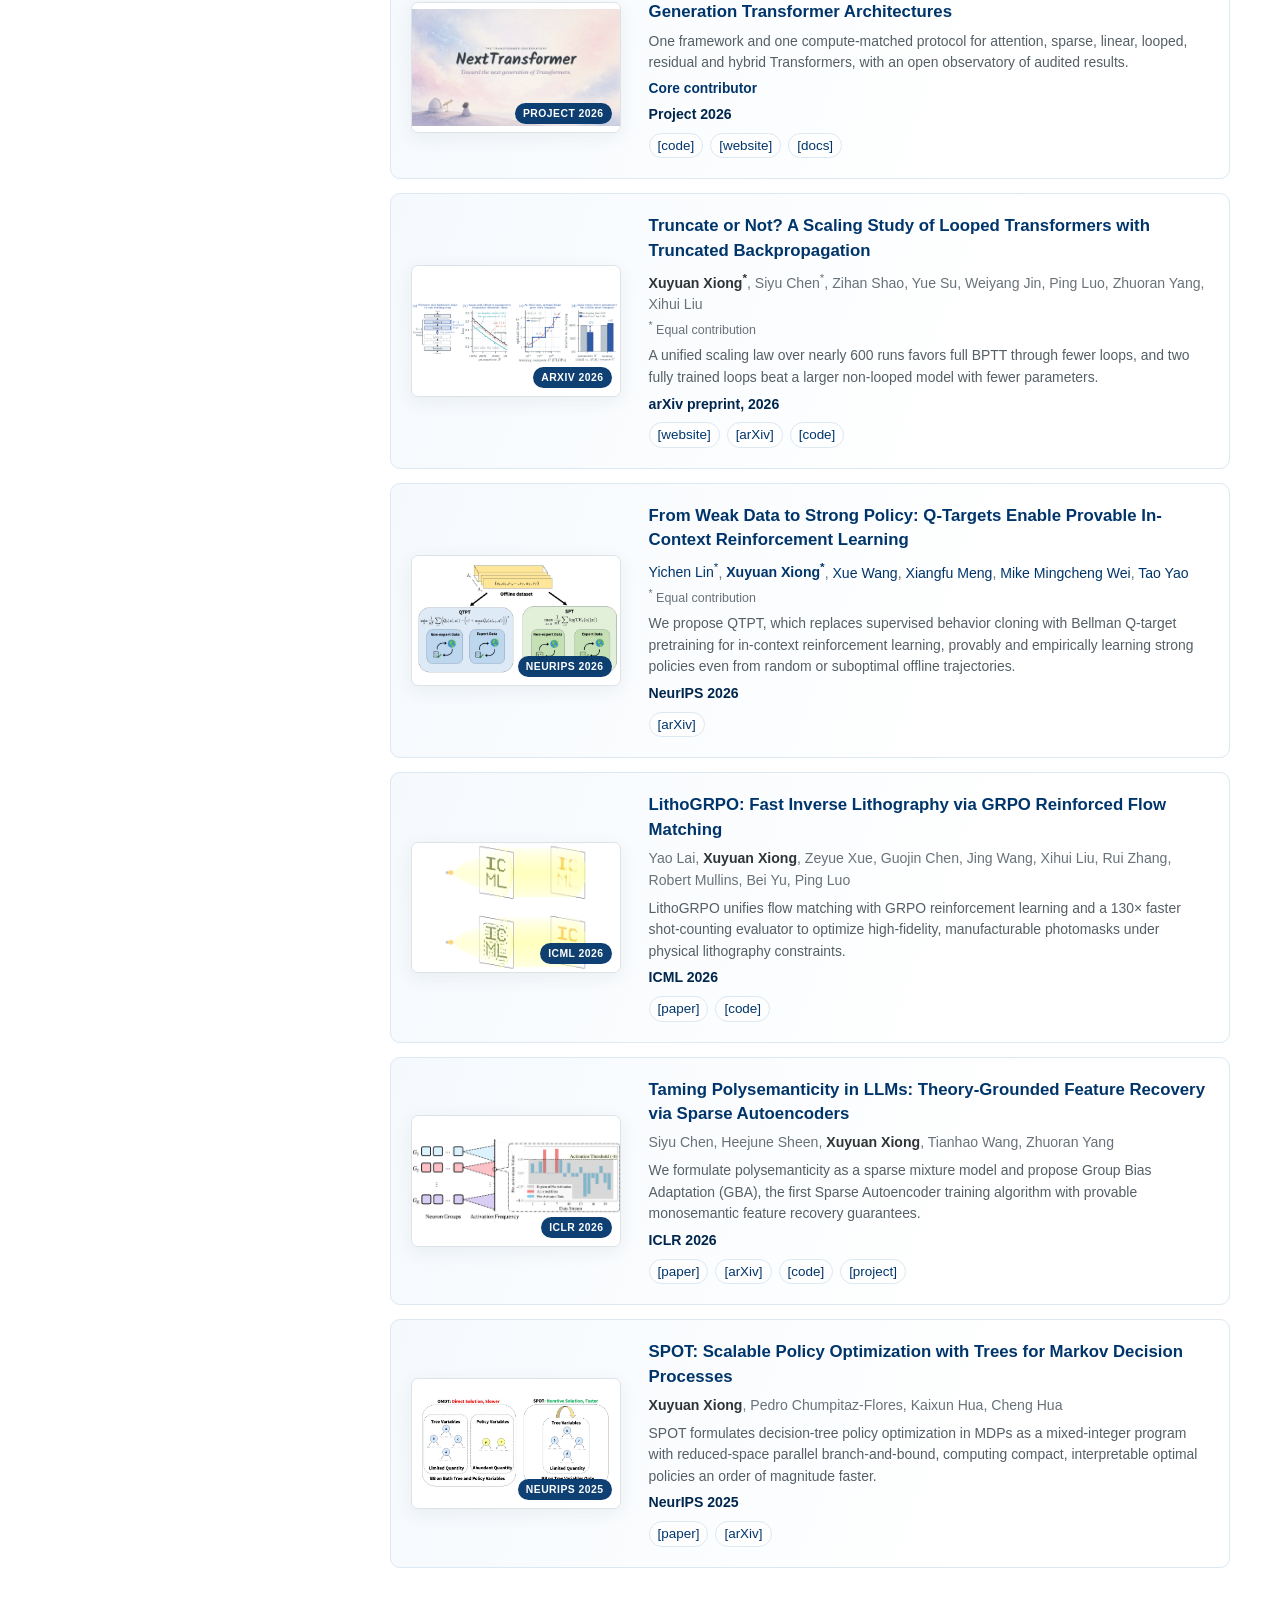
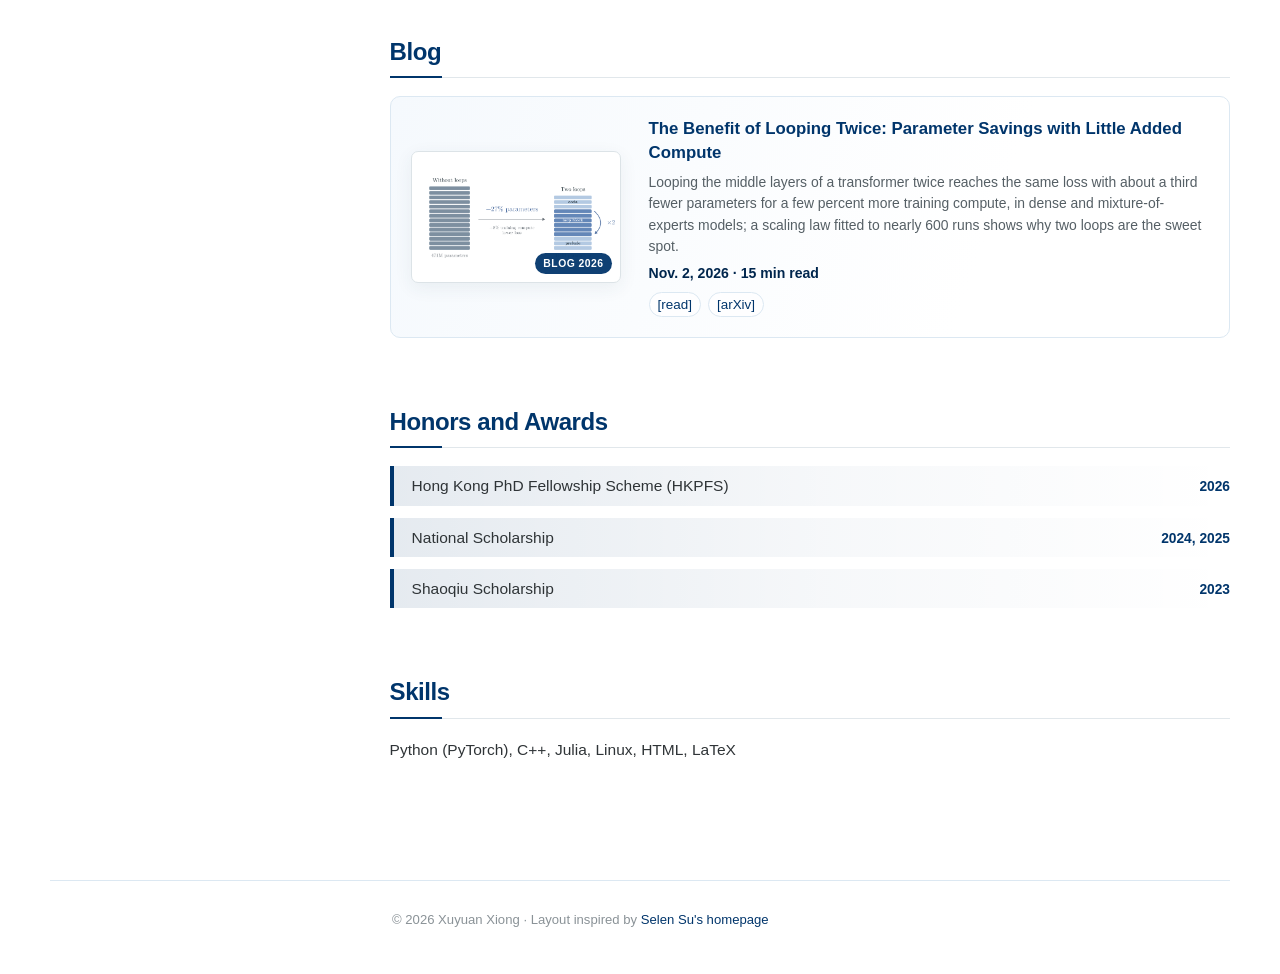
==== commit 4e1b2cb1: "Homepage: a Blog section for blog posts, with The Benefit of Looping Twice (cover, summary, date, re" ====
--- a/index.html
+++ b/index.html
@@ -21,6 +21,7 @@
           <!-- <a href="#experience">Research</a> -->
           <a href="#education">Education</a>
           <a href="#publications">Publications</a>
+          <a href="#blog">Blog</a>
           <a href="#awards">Awards</a>
         </nav>
       </div>
@@ -49,7 +50,7 @@
             I am a first-year PhD student at <a href="https://mmlab.hk/">MMLab, The
             University of Hong Kong</a>, supervised by
             <a href="https://xh-liu.github.io/">Prof. Xihui Liu</a> and
-            <a href="https://luoping.me/">Prof. Ping Luo</a>. I am also a co-founder of
+            <a href="http://luoping.me/">Prof. Ping Luo</a>. I am also a co-founder of
             <a href="https://github.com/Interactive-Active-AI">Interactive &amp; Active AI (IAAI)</a>,
             which I am building together with friends.
           </p>
@@ -67,6 +68,7 @@
         <section id="news">
           <h2>News</h2>
           <ul class="dated-list">
+            <li><time datetime="2026-11">Nov. 2026</time><span>Wrote a blog post, <a href="blog/looping-twice/"><em>The Benefit of Looping Twice</em></a>: looping the middle layers twice saves about a third of the parameters for little added compute.</span></li>
             <li><time datetime="2026-10">Oct. 2026</time><span>Released <a href="https://interactive-active-ai.github.io/NextTransformer/"><em>NextTransformer</em></a>, an open framework and fair benchmark for next-generation Transformer architectures. <a href="https://github.com/Interactive-Active-AI/NextTransformer">Code</a> · <a href="https://interactive-active-ai.github.io/NextTransformer/">Website</a> · <a href="https://interactive-active-ai.github.io/NextTransformer/docs/">Docs</a></span></li>
             <li><time datetime="2026-10">Oct. 2026</time><span>Posted <em>Truncate or Not?</em> on arXiv. <a href="truncate-or-not/">Project page</a> · <a href="https://arxiv.org/abs/2610.26030">arXiv</a> · <a href="https://github.com/xjxyys/Truncate-or-Not">Code</a></span></li>
             <li><time datetime="2026-09">Sep. 2026</time><span><em>QTPT</em> was accepted to NeurIPS 2026.</span></li>
@@ -283,6 +285,27 @@
           </div>
         </section>
 
+        <section id="blog">
+          <h2>Blog</h2>
+          <div class="publication-list">
+            <article class="publication-item">
+              <a class="paper-visual" href="blog/looping-twice/" aria-label="Read the blog post The Benefit of Looping Twice">
+                <img src="blog/looping-twice/assets/hero.png" alt="A transformer without loops, 471M parameters, next to a looped transformer whose middle six layers run twice, 344M parameters: 27% fewer parameters" />
+                <span class="paper-tag">Blog 2026</span>
+              </a>
+              <div>
+                <h3><a href="blog/looping-twice/">The Benefit of Looping Twice: Parameter Savings with Little Added Compute</a></h3>
+                <p class="paper-summary">Looping the middle layers of a transformer twice reaches the same loss with about a third fewer parameters for a few percent more training compute, in dense and mixture-of-experts models; a scaling law fitted to nearly 600 runs shows why two loops are the sweet spot.</p>
+                <p class="venue-line">Nov. 2, 2026 · 15 min read</p>
+                <p class="paper-links">
+                  <a href="blog/looping-twice/">[read]</a>
+                  <a href="https://arxiv.org/abs/2610.26030">[arXiv]</a>
+                </p>
+              </div>
+            </article>
+          </div>
+        </section>
+
         <section id="awards">
           <h2>Honors and Awards</h2>
           <ul class="award-list">
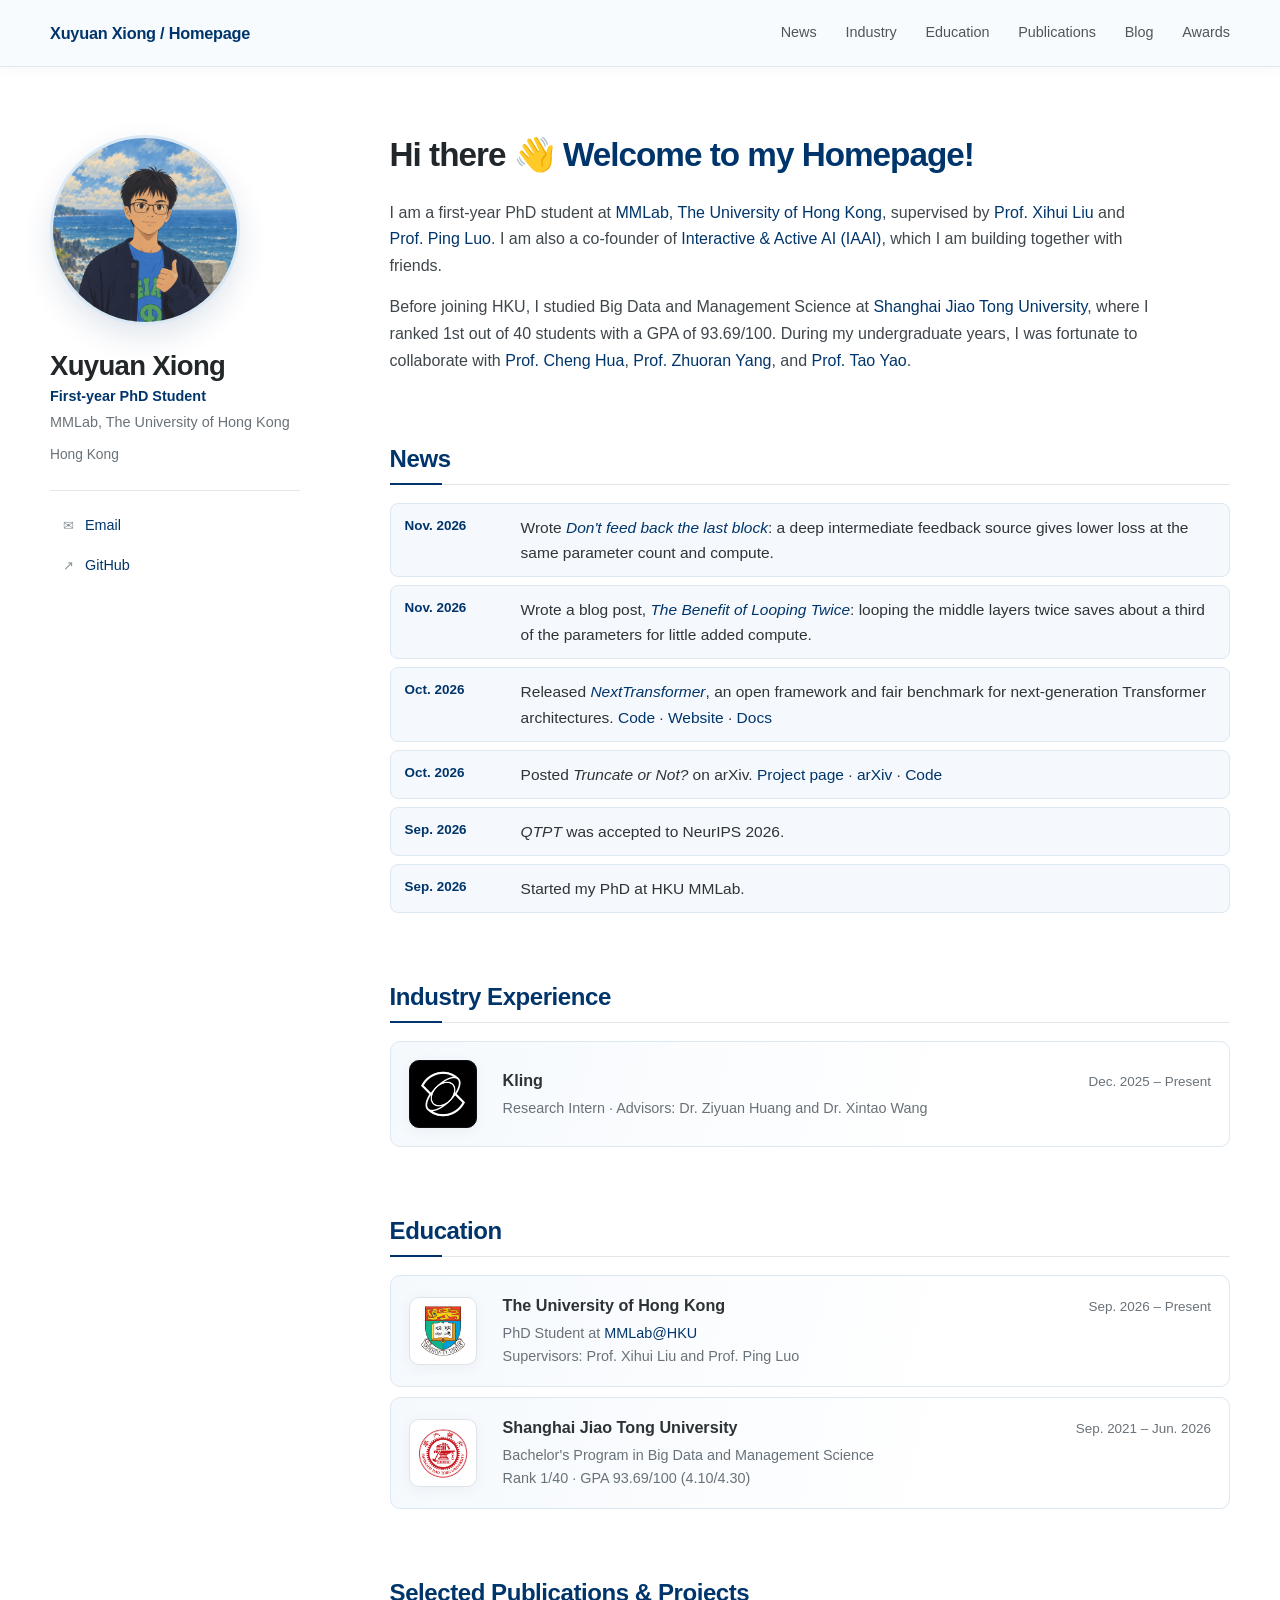
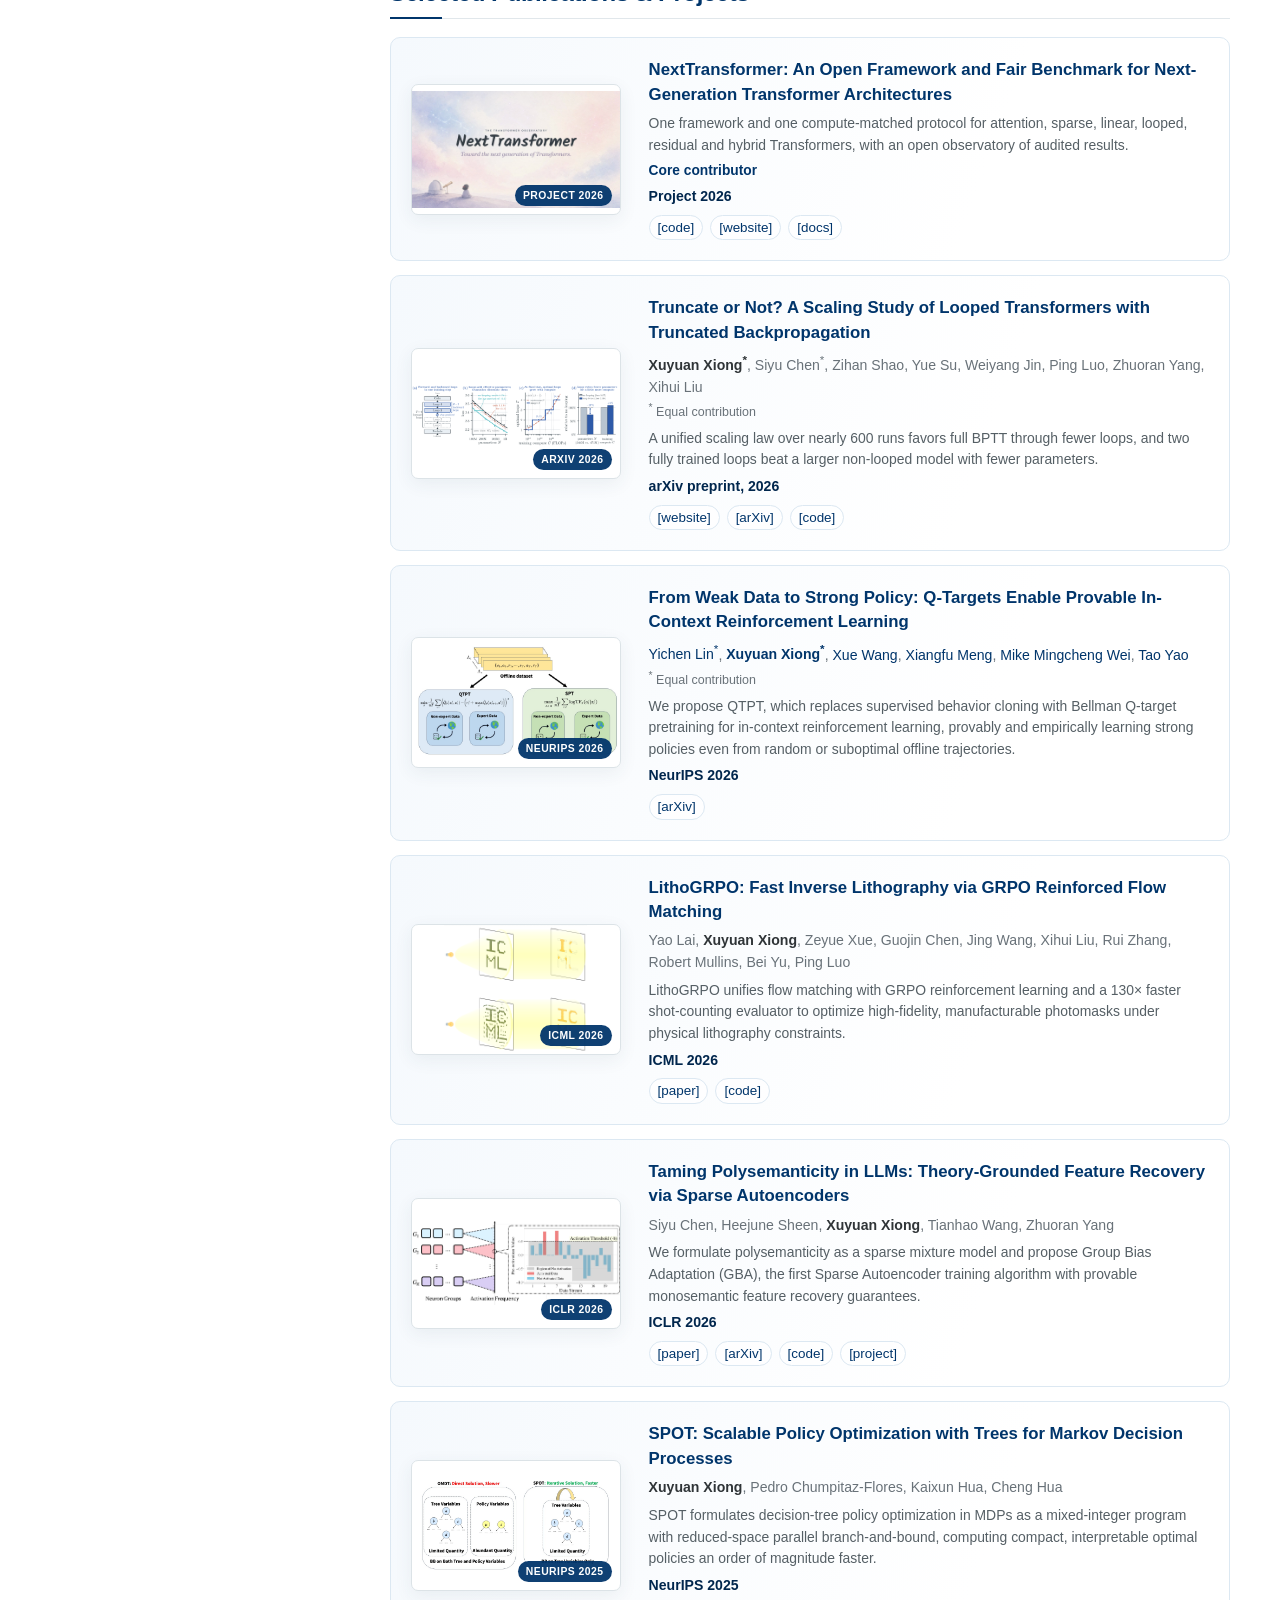
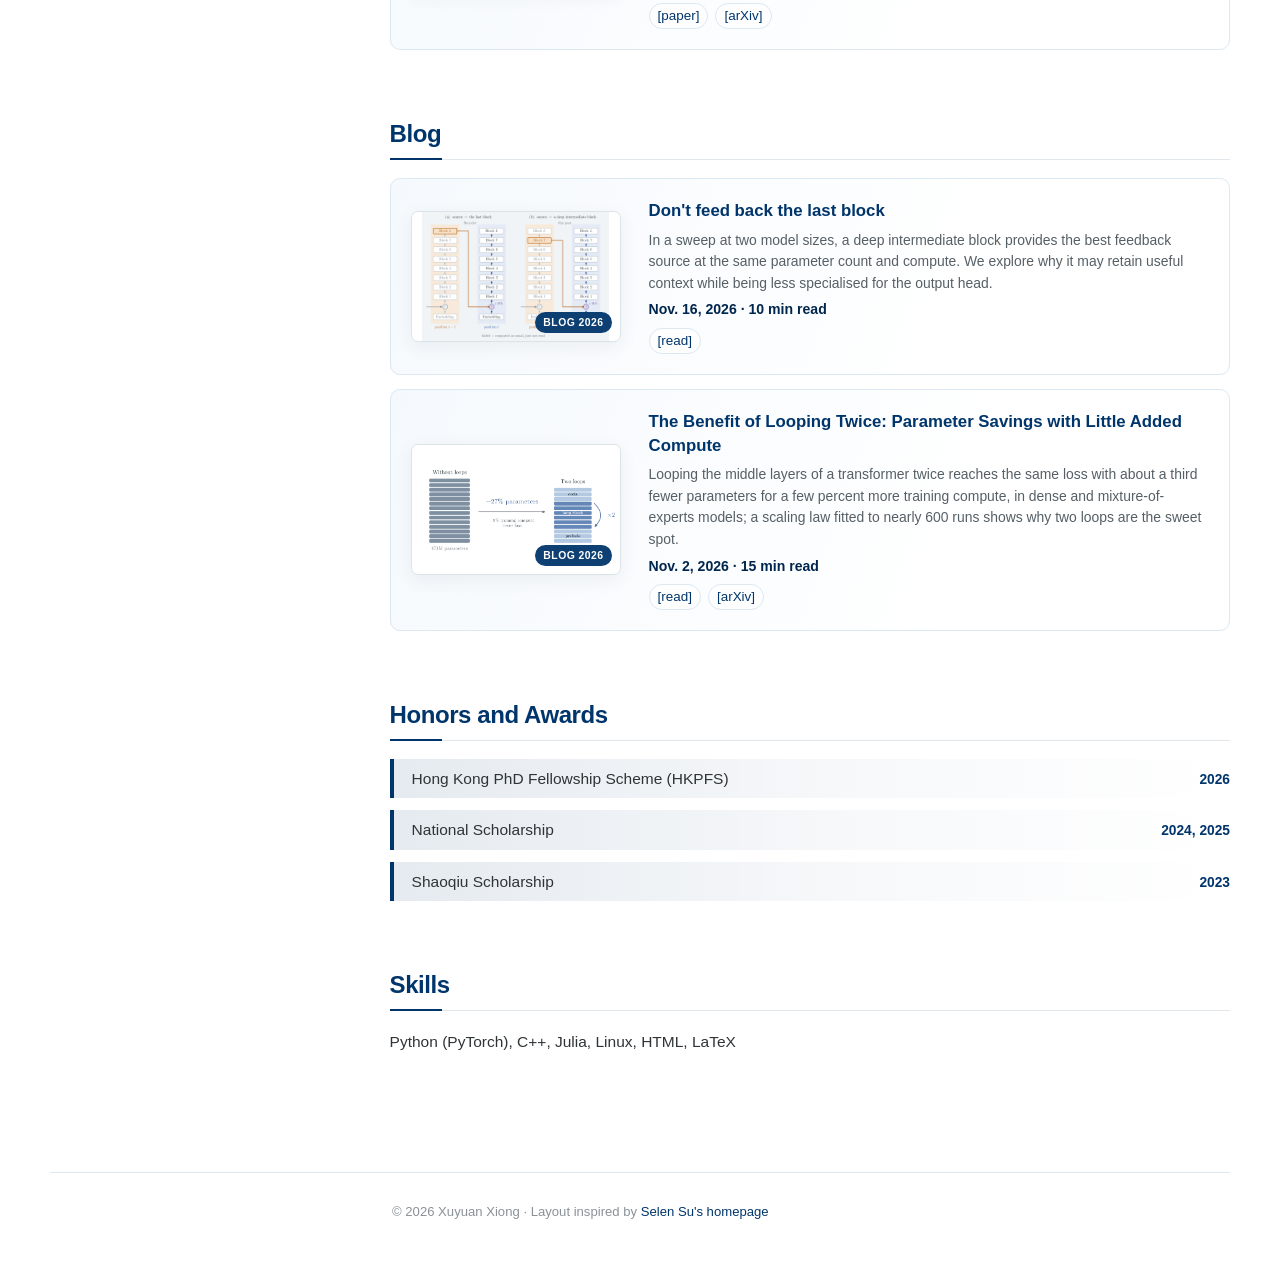
==== commit 7fdd5fb7: "Publish feedback source-depth blog with homepage entry" ====
--- a/index.html
+++ b/index.html
@@ -68,6 +68,7 @@
         <section id="news">
           <h2>News</h2>
           <ul class="dated-list">
+            <li><time datetime="2026-11">Nov. 2026</time><span>Wrote <a href="blog/feedback-source/"><em>Don't feed back the last block</em></a>: a deep intermediate feedback source gives lower loss at the same parameter count and compute.</span></li>
             <li><time datetime="2026-11">Nov. 2026</time><span>Wrote a blog post, <a href="blog/looping-twice/"><em>The Benefit of Looping Twice</em></a>: looping the middle layers twice saves about a third of the parameters for little added compute.</span></li>
             <li><time datetime="2026-10">Oct. 2026</time><span>Released <a href="https://interactive-active-ai.github.io/NextTransformer/"><em>NextTransformer</em></a>, an open framework and fair benchmark for next-generation Transformer architectures. <a href="https://github.com/Interactive-Active-AI/NextTransformer">Code</a> · <a href="https://interactive-active-ai.github.io/NextTransformer/">Website</a> · <a href="https://interactive-active-ai.github.io/NextTransformer/docs/">Docs</a></span></li>
             <li><time datetime="2026-10">Oct. 2026</time><span>Posted <em>Truncate or Not?</em> on arXiv. <a href="truncate-or-not/">Project page</a> · <a href="https://arxiv.org/abs/2610.26030">arXiv</a> · <a href="https://github.com/xjxyys/Truncate-or-Not">Code</a></span></li>
@@ -289,6 +290,18 @@
           <h2>Blog</h2>
           <div class="publication-list">
             <article class="publication-item">
+              <a class="paper-visual" href="blog/feedback-source/" aria-label="Read the blog post Don't feed back the last block">
+                <img src="blog/feedback-source/assets/fig_wiring.png" alt="Feedback from the last block compared with feedback from a deep intermediate block" />
+                <span class="paper-tag">Blog 2026</span>
+              </a>
+              <div>
+                <h3><a href="blog/feedback-source/">Don't feed back the last block</a></h3>
+                <p class="paper-summary">In a sweep at two model sizes, a deep intermediate block provides the best feedback source at the same parameter count and compute. We explore why it may retain useful context while being less specialised for the output head.</p>
+                <p class="venue-line">Nov. 16, 2026 · 10 min read</p>
+                <p class="paper-links"><a href="blog/feedback-source/">[read]</a></p>
+              </div>
+            </article>
+            <article class="publication-item">
               <a class="paper-visual" href="blog/looping-twice/" aria-label="Read the blog post The Benefit of Looping Twice">
                 <img src="blog/looping-twice/assets/hero.png" alt="A transformer without loops, 471M parameters, next to a looped transformer whose middle six layers run twice, 344M parameters: 27% fewer parameters" />
                 <span class="paper-tag">Blog 2026</span>
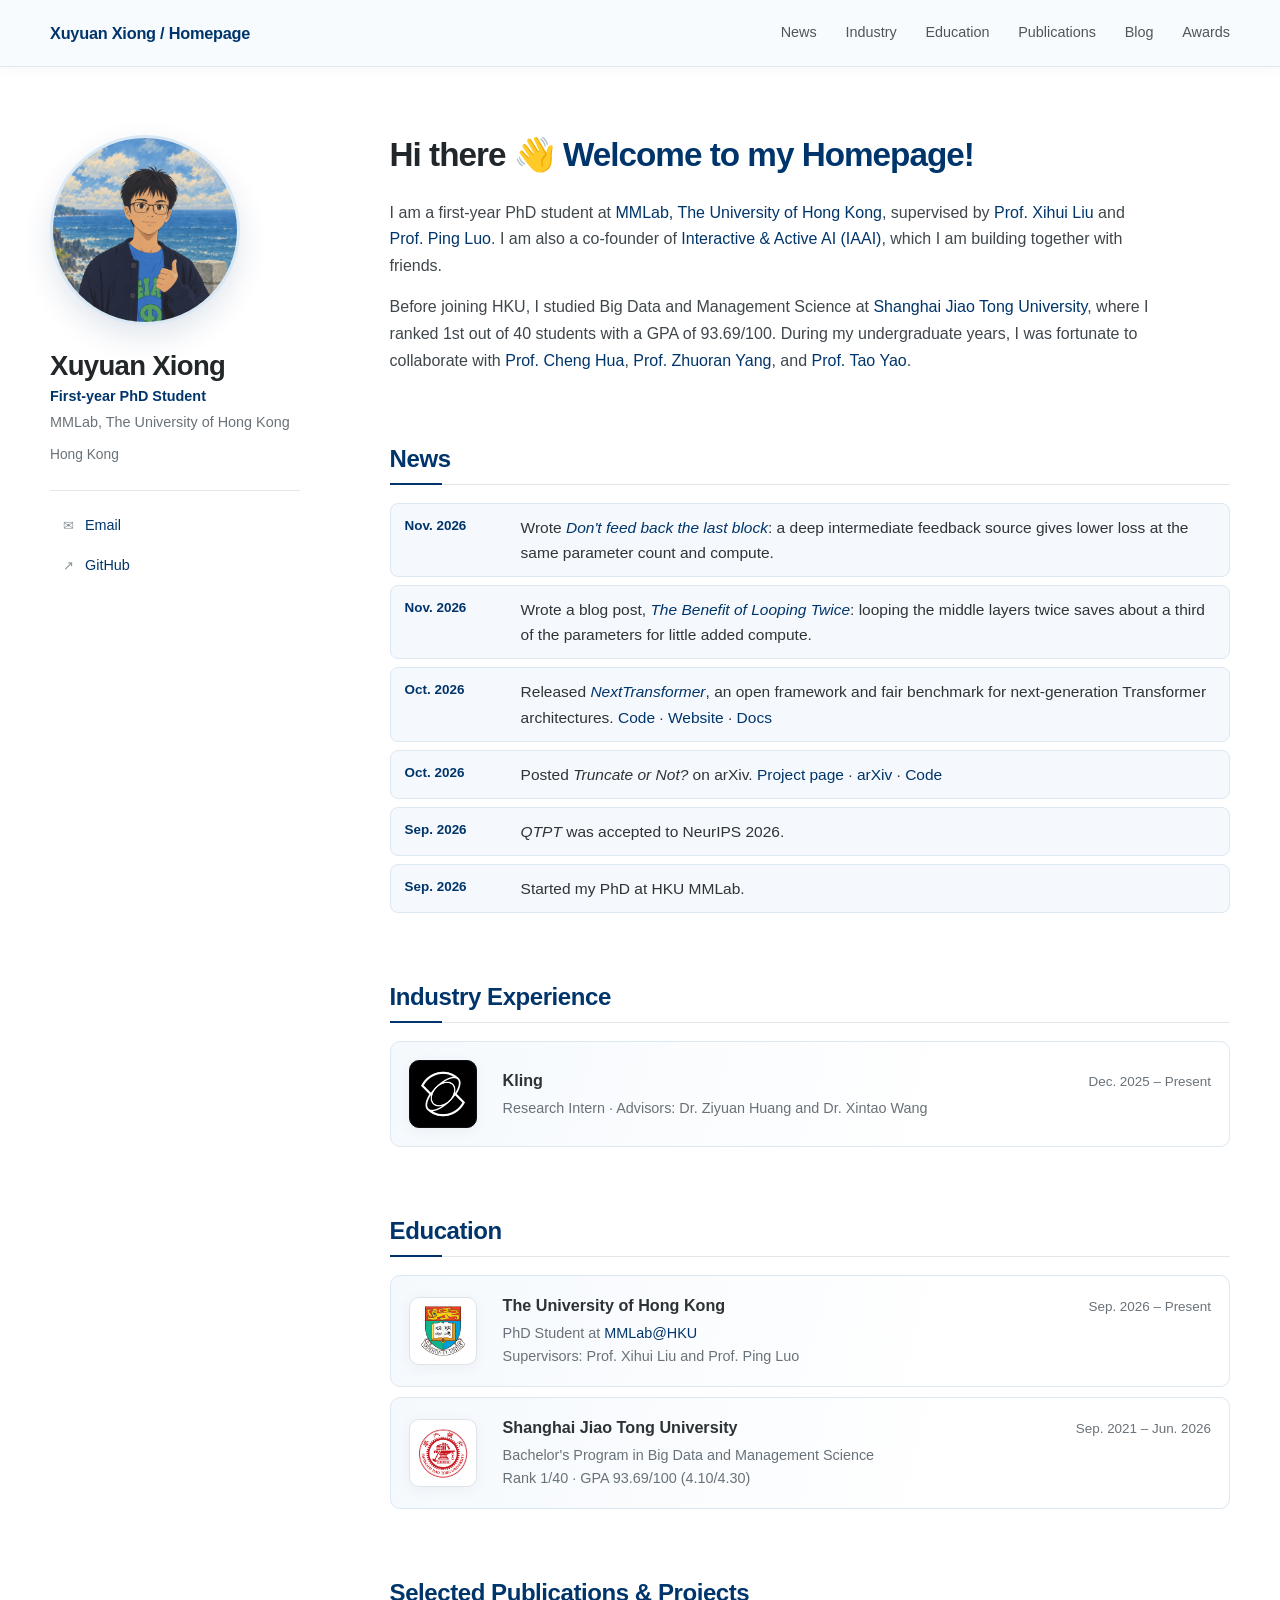
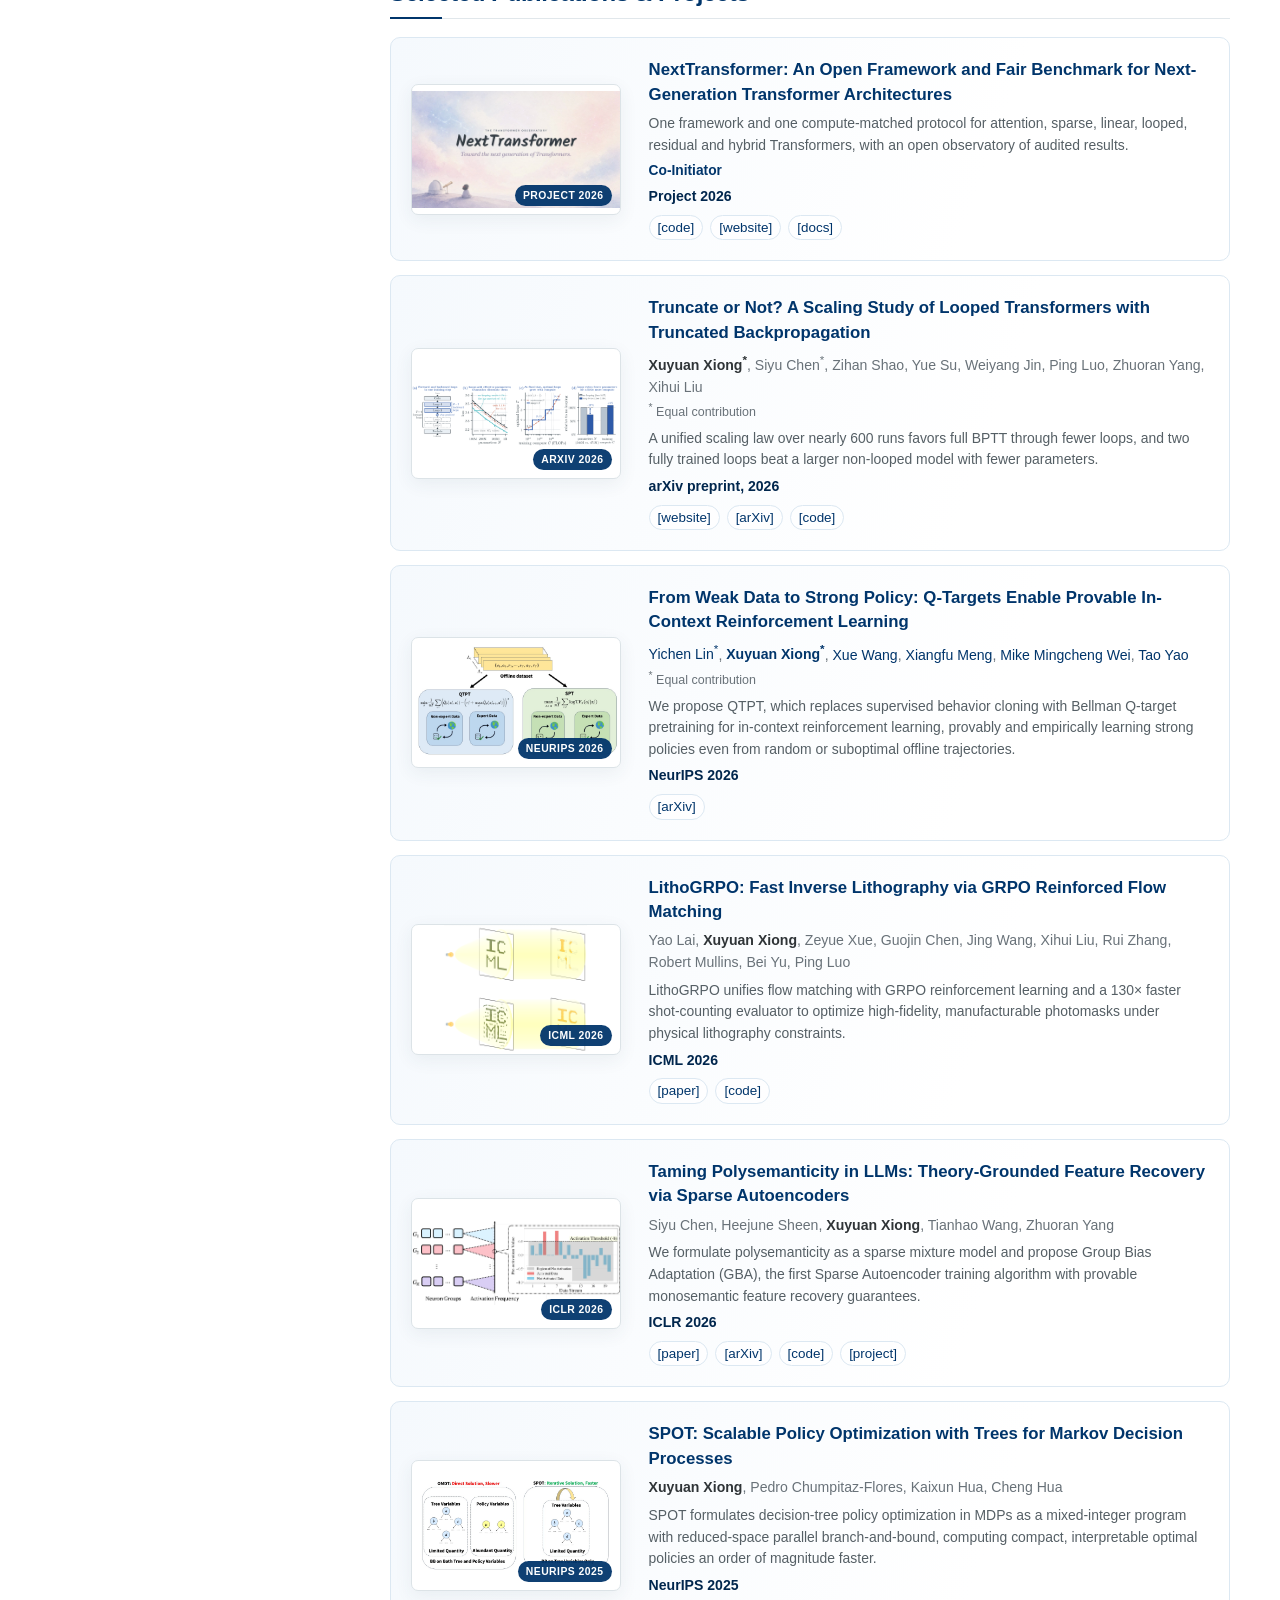
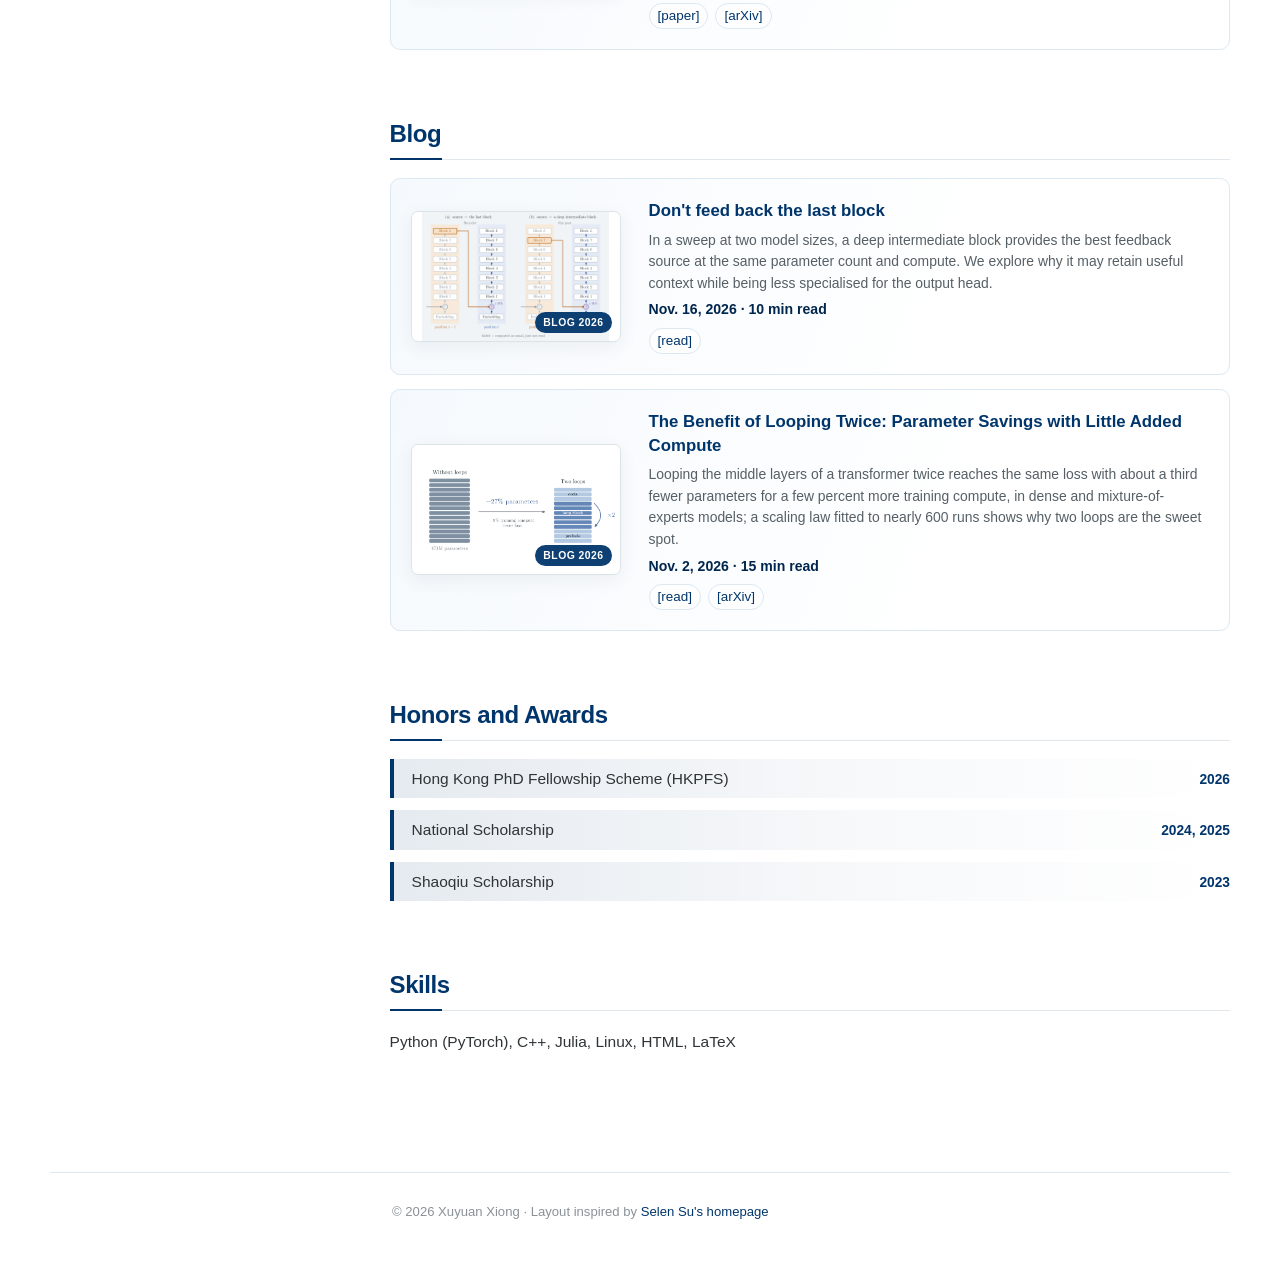
==== commit 2337487d: "Describe NextTransformer role as co-initiator" ====
--- a/index.html
+++ b/index.html
@@ -178,7 +178,7 @@
               <div>
                 <h3>NextTransformer: An Open Framework and Fair Benchmark for Next-Generation Transformer Architectures</h3>
                 <p class="paper-summary">One framework and one compute-matched protocol for attention, sparse, linear, looped, residual and hybrid Transformers, with an open observatory of audited results.</p>
-                <p class="project-role">Core contributor</p>
+                <p class="project-role">Co-Initiator</p>
                 <p class="venue-line">Project 2026</p>
                 <p class="paper-links">
                   <a href="https://github.com/Interactive-Active-AI/NextTransformer">[code]</a>
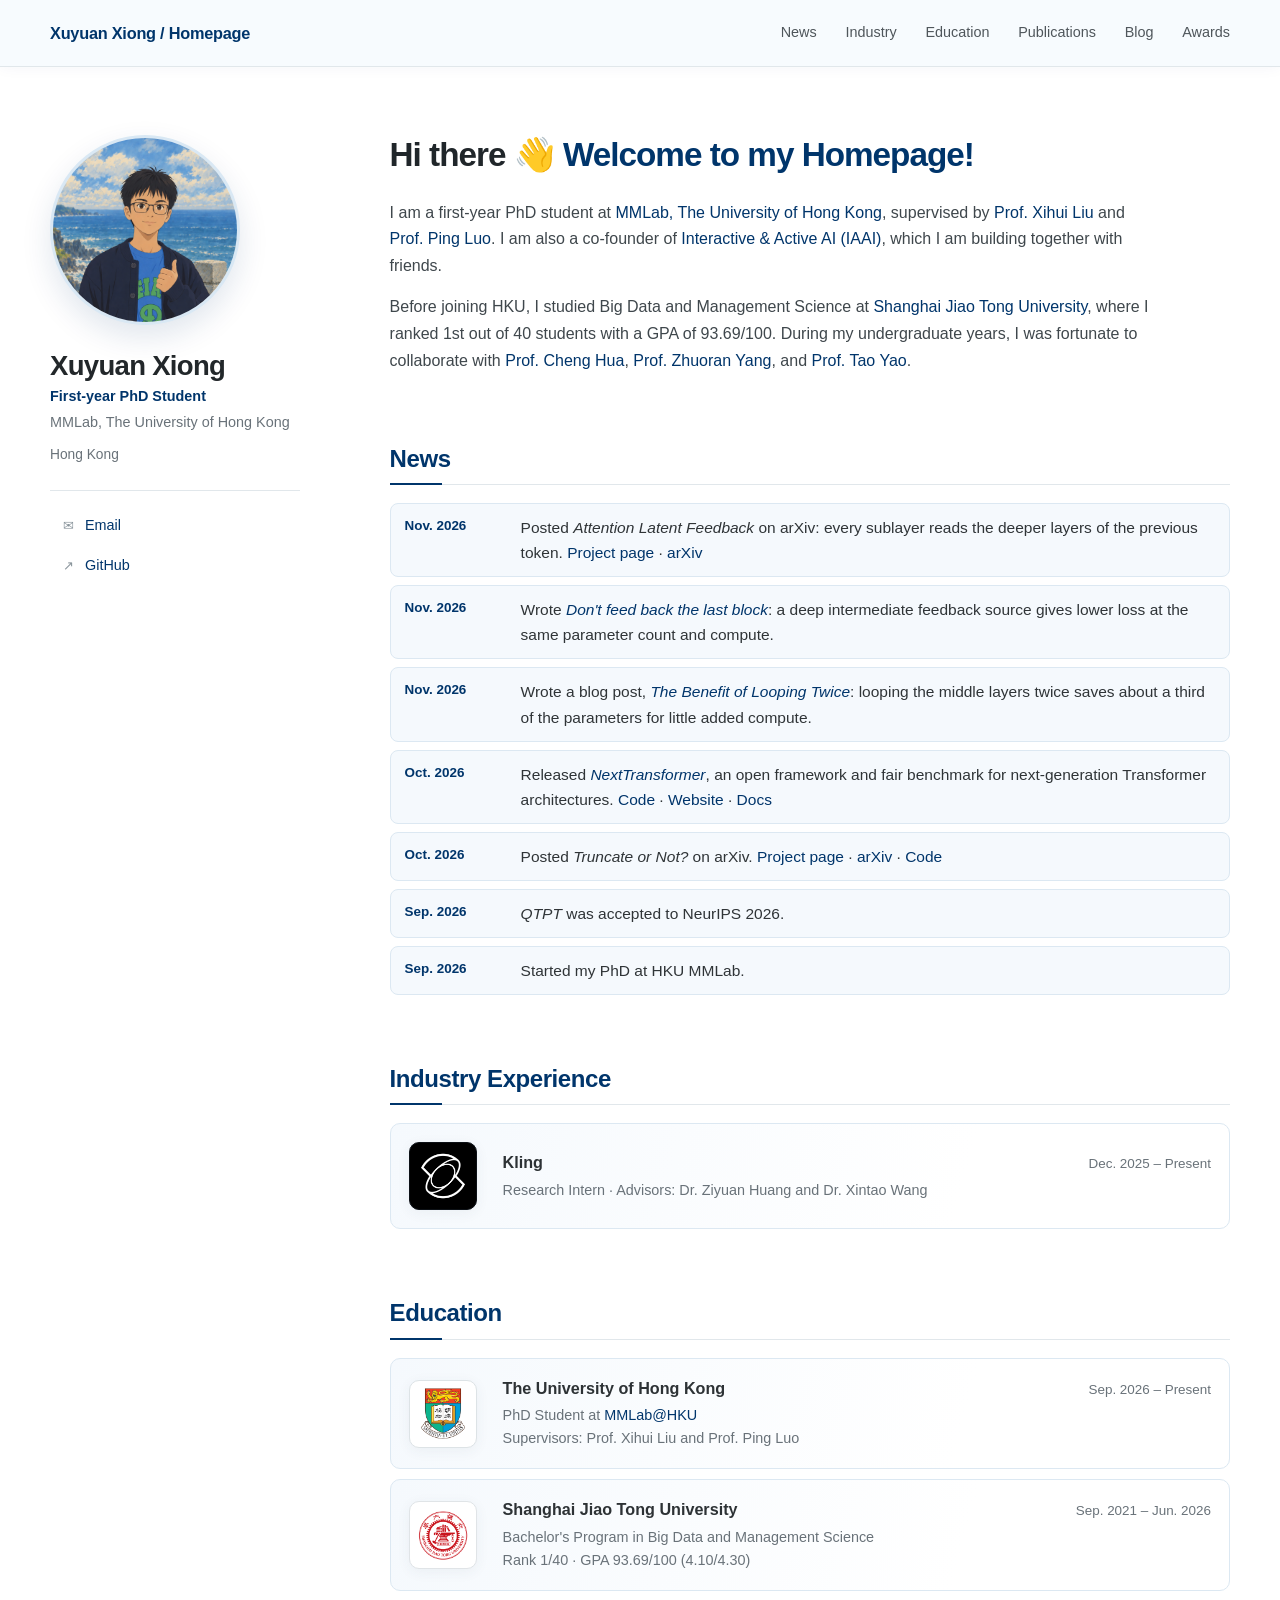
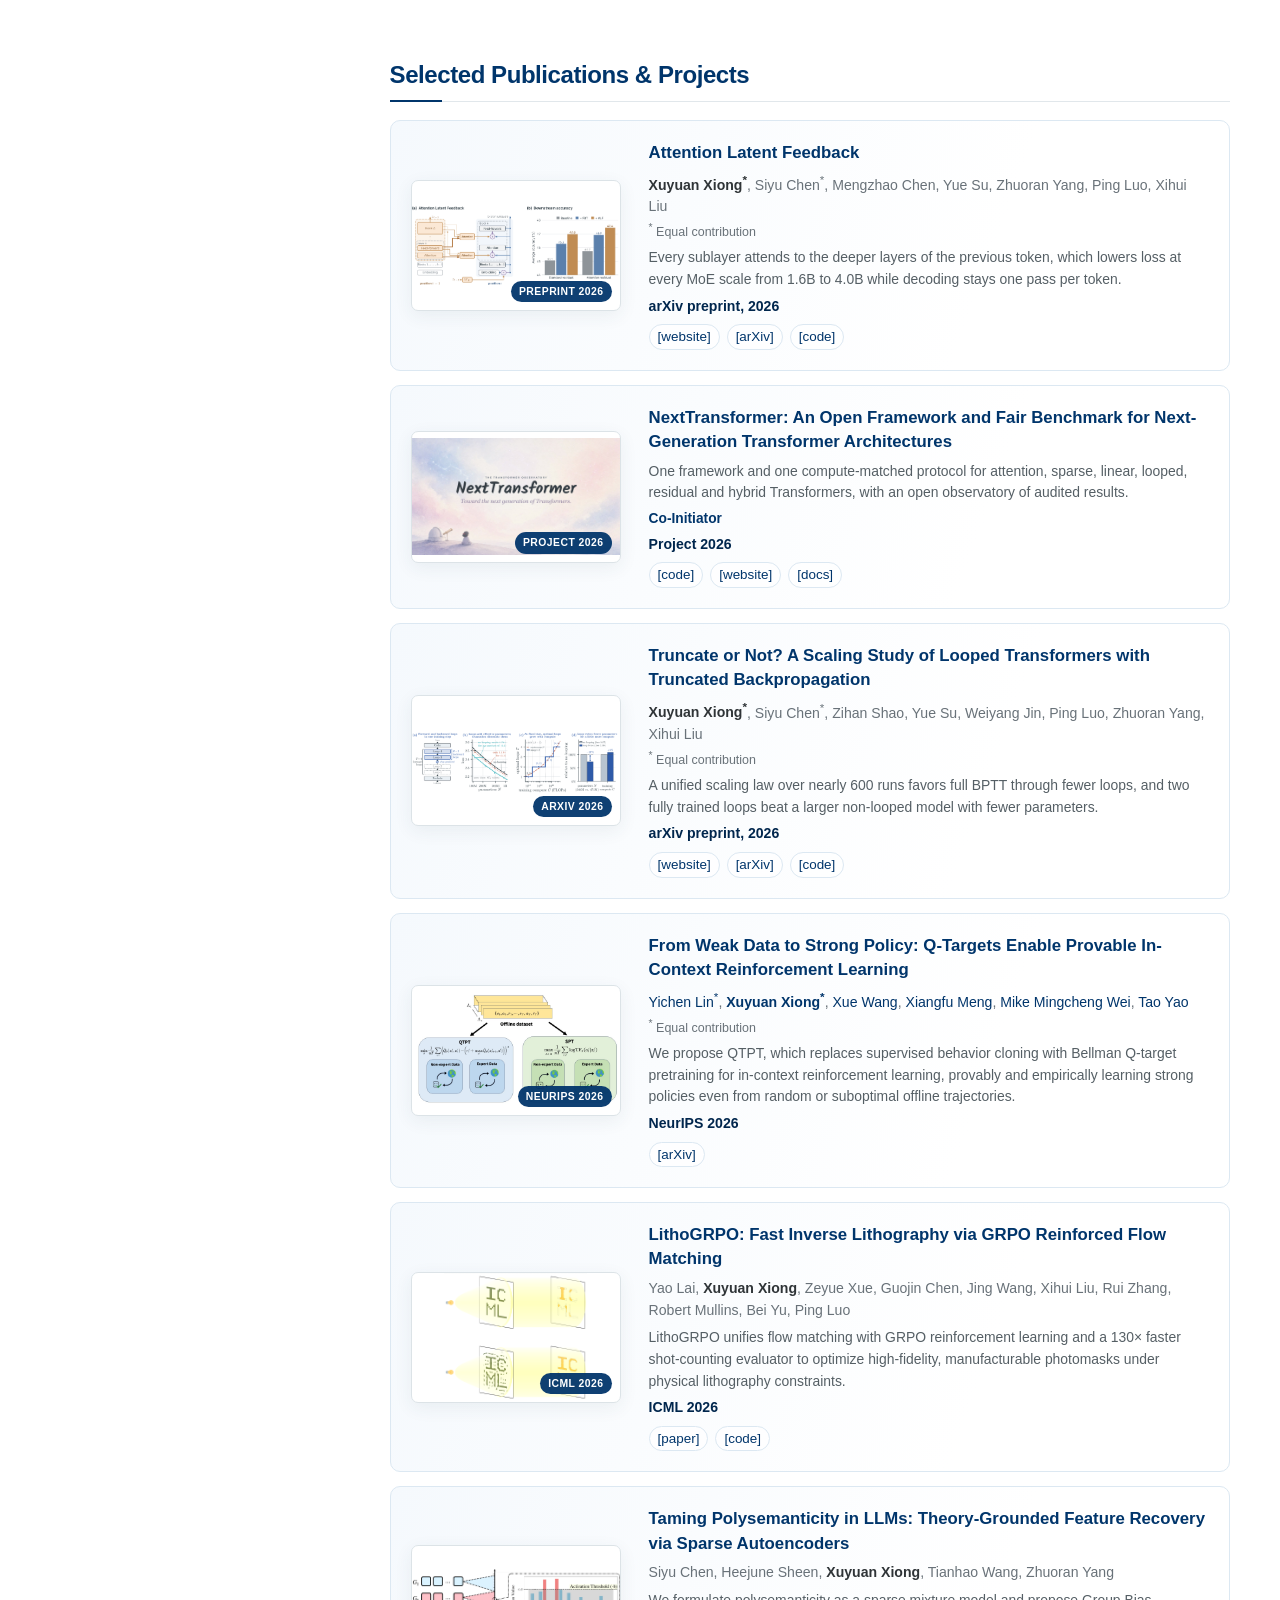
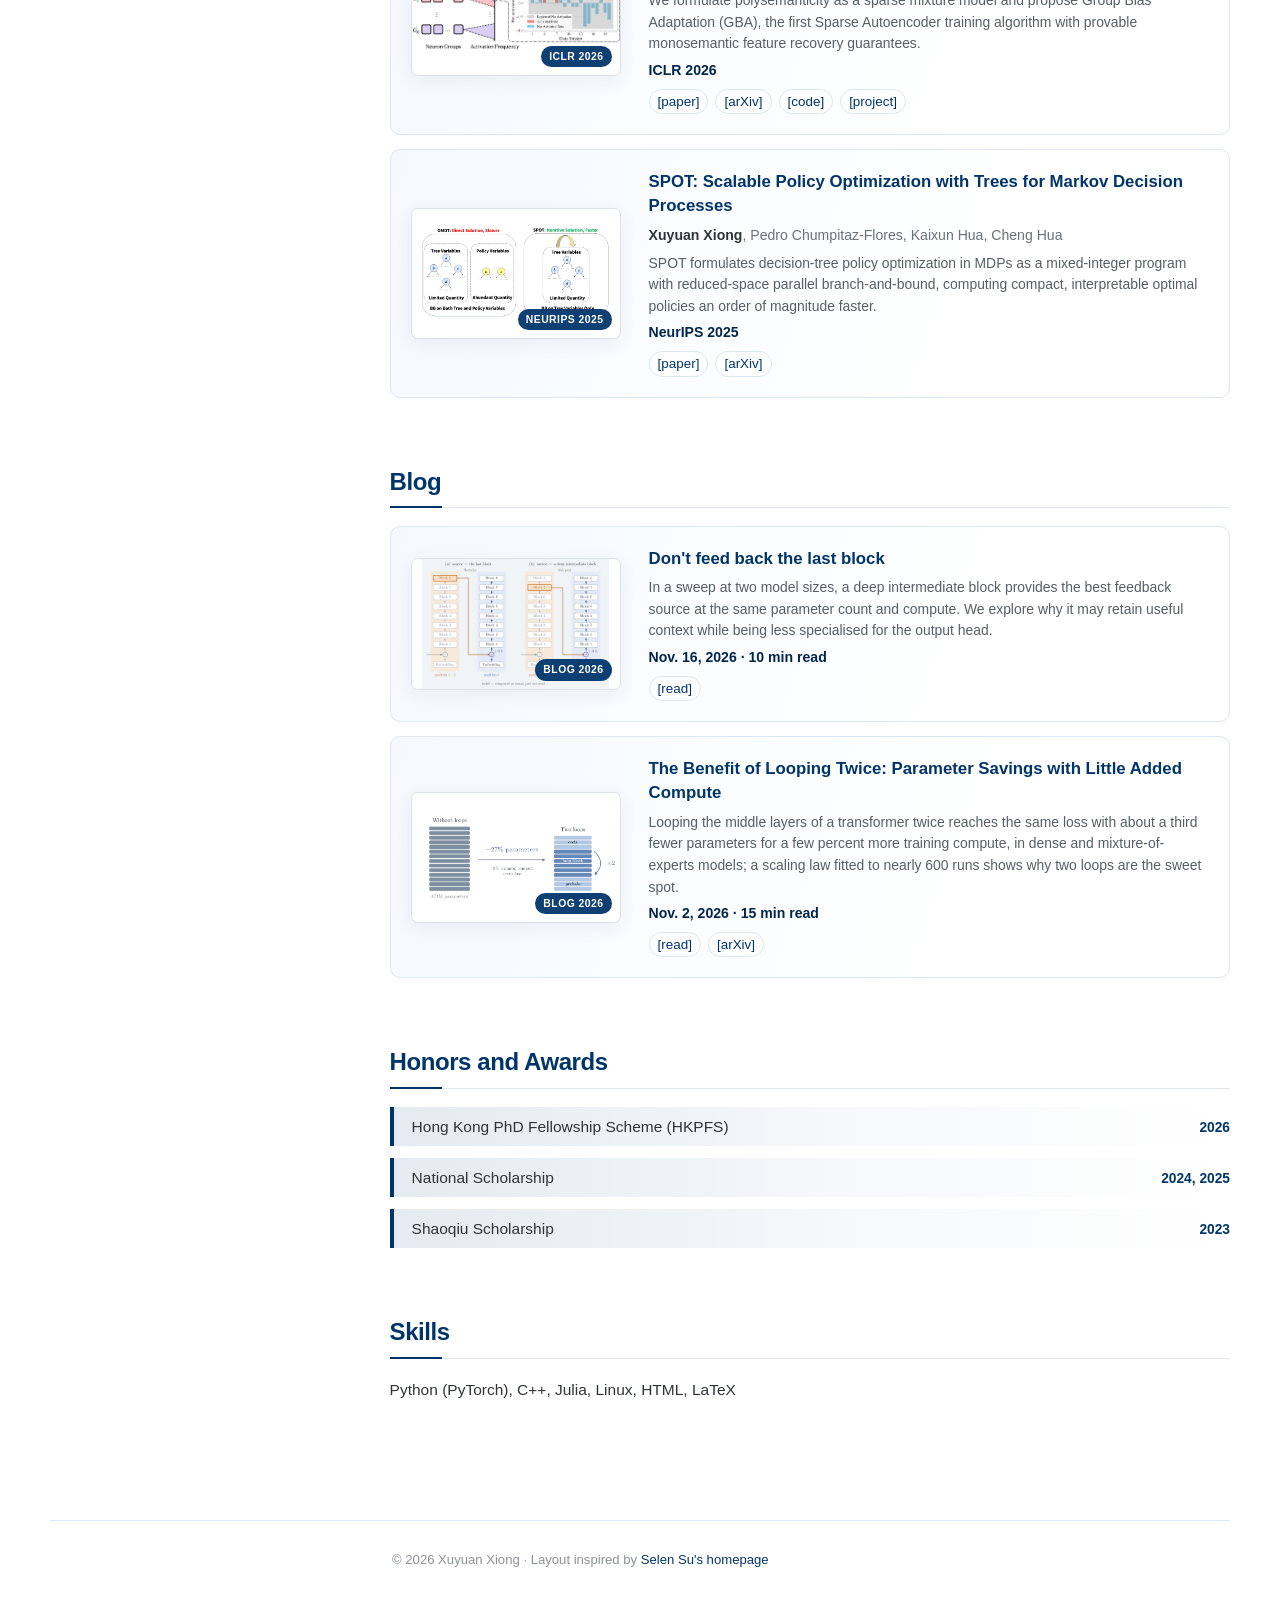
==== commit c4205bbd: "Publish the Attention Latent Feedback project page The page holds the hero with the arXiv links, the" ====
--- a/index.html
+++ b/index.html
@@ -68,6 +68,7 @@
         <section id="news">
           <h2>News</h2>
           <ul class="dated-list">
+            <li><time datetime="2026-11">Nov. 2026</time><span>Posted <em>Attention Latent Feedback</em> on arXiv: every sublayer reads the deeper layers of the previous token. <a href="attention-latent-feedback/">Project page</a> · <a href="https://arxiv.org/abs/2611.31154">arXiv</a></span></li>
             <li><time datetime="2026-11">Nov. 2026</time><span>Wrote <a href="blog/feedback-source/"><em>Don't feed back the last block</em></a>: a deep intermediate feedback source gives lower loss at the same parameter count and compute.</span></li>
             <li><time datetime="2026-11">Nov. 2026</time><span>Wrote a blog post, <a href="blog/looping-twice/"><em>The Benefit of Looping Twice</em></a>: looping the middle layers twice saves about a third of the parameters for little added compute.</span></li>
             <li><time datetime="2026-10">Oct. 2026</time><span>Released <a href="https://interactive-active-ai.github.io/NextTransformer/"><em>NextTransformer</em></a>, an open framework and fair benchmark for next-generation Transformer architectures. <a href="https://github.com/Interactive-Active-AI/NextTransformer">Code</a> · <a href="https://interactive-active-ai.github.io/NextTransformer/">Website</a> · <a href="https://interactive-active-ai.github.io/NextTransformer/docs/">Docs</a></span></li>
@@ -170,6 +171,25 @@
         <section id="publications">
           <h2>Selected Publications &amp; Projects</h2>
           <div class="publication-list">
+            <article class="publication-item">
+              <a class="paper-visual" href="attention-latent-feedback/" aria-label="Open the Attention Latent Feedback project page">
+                <img src="attention-latent-feedback/static/images/fig_teaser.png" alt="Attention Latent Feedback: each sublayer attends over the deeper outputs of the previous position, next to downstream accuracy of MoE-4.0B" />
+                <span class="paper-tag">Preprint 2026</span>
+              </a>
+              <div>
+                <h3>Attention Latent Feedback</h3>
+                <p class="authors"><strong>Xuyuan Xiong<sup>*</sup></strong>, Siyu Chen<sup>*</sup>, Mengzhao Chen, Yue Su, Zhuoran Yang, Ping Luo, Xihui Liu</p>
+                <p class="equal-contribution"><sup>*</sup> Equal contribution</p>
+                <p class="paper-summary">Every sublayer attends to the deeper layers of the previous token, which lowers loss at every MoE scale from 1.6B to 4.0B while decoding stays one pass per token.</p>
+                <p class="venue-line">arXiv preprint, 2026</p>
+                <p class="paper-links">
+                  <a href="attention-latent-feedback/">[website]</a>
+                  <a href="https://arxiv.org/abs/2611.31154">[arXiv]</a>
+                  <a href="https://github.com/xjxyys/ALF">[code]</a>
+                </p>
+              </div>
+            </article>
+
             <article class="publication-item">
               <a class="paper-visual" href="https://interactive-active-ai.github.io/NextTransformer/" aria-label="Open the NextTransformer observatory">
                 <img src="assets/papers/nexttransformer.jpg" alt="NextTransformer: the Transformer observatory, toward the next generation of Transformers" />
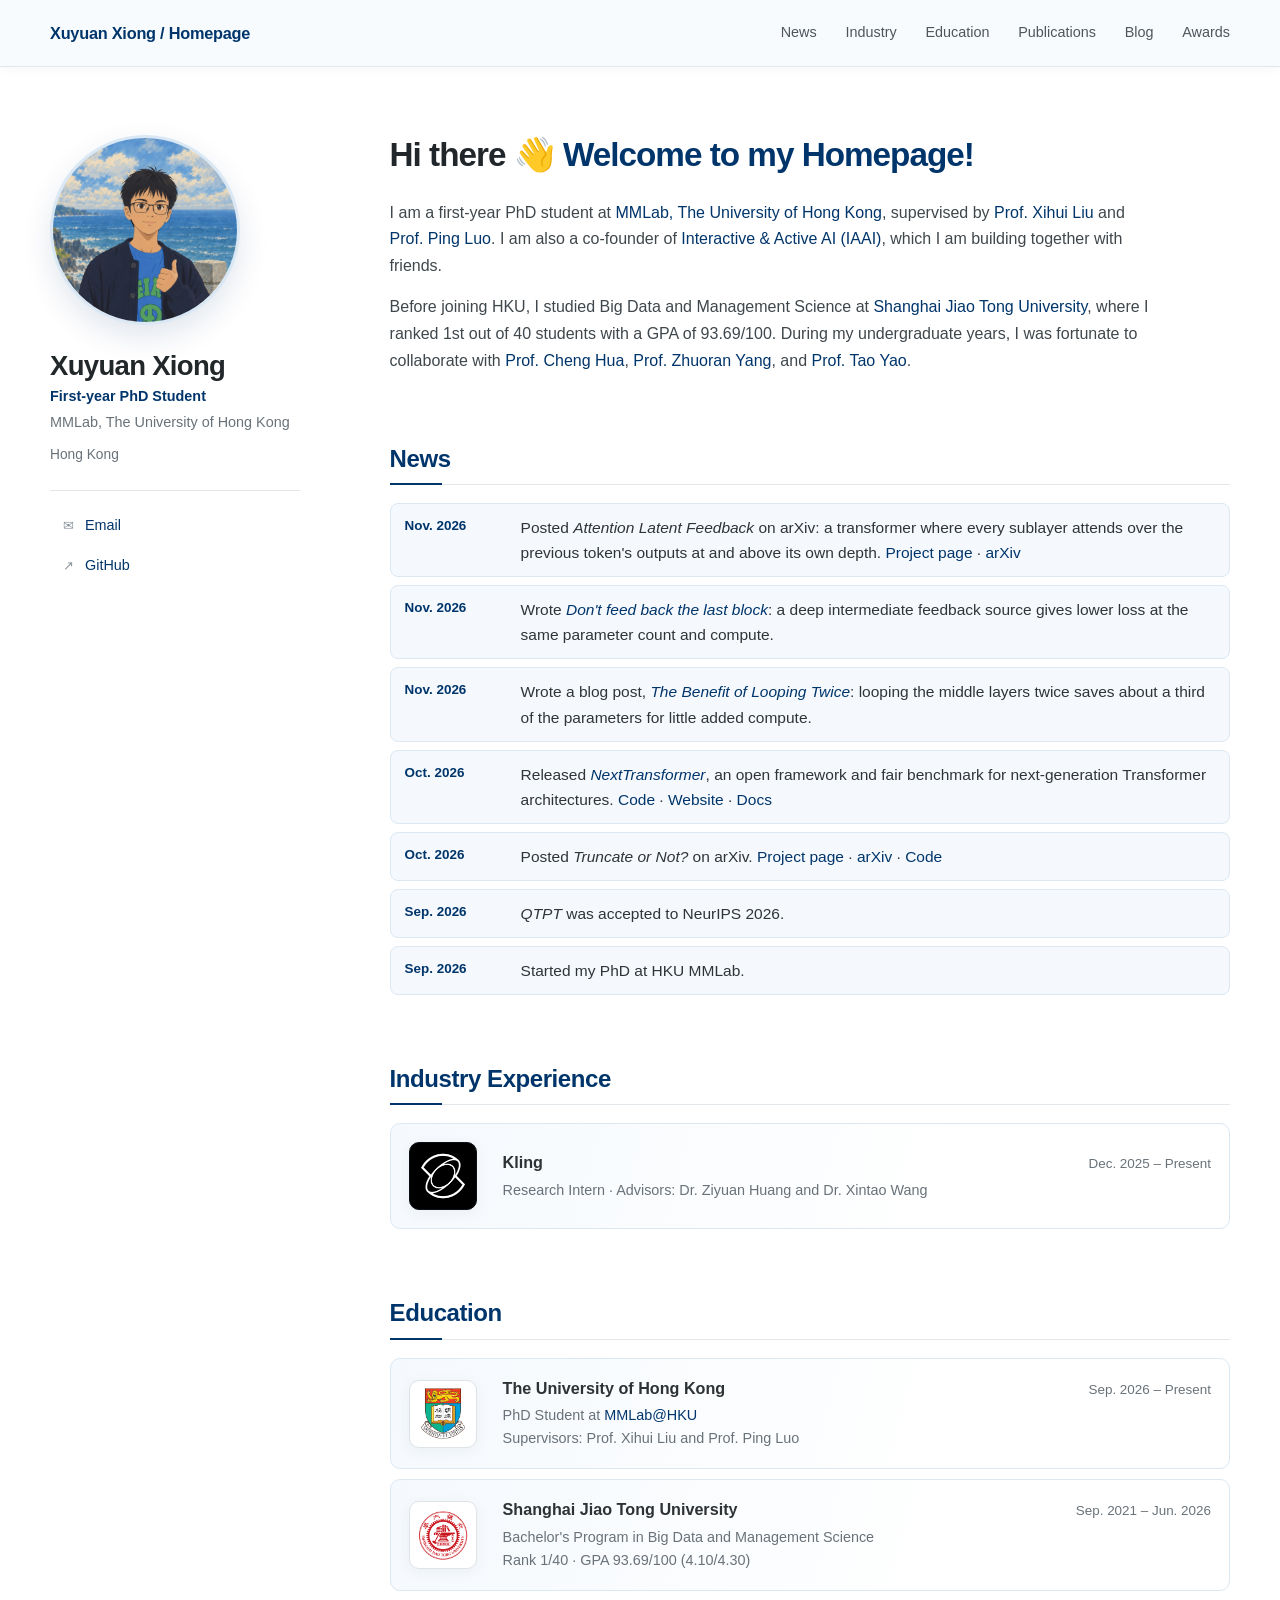
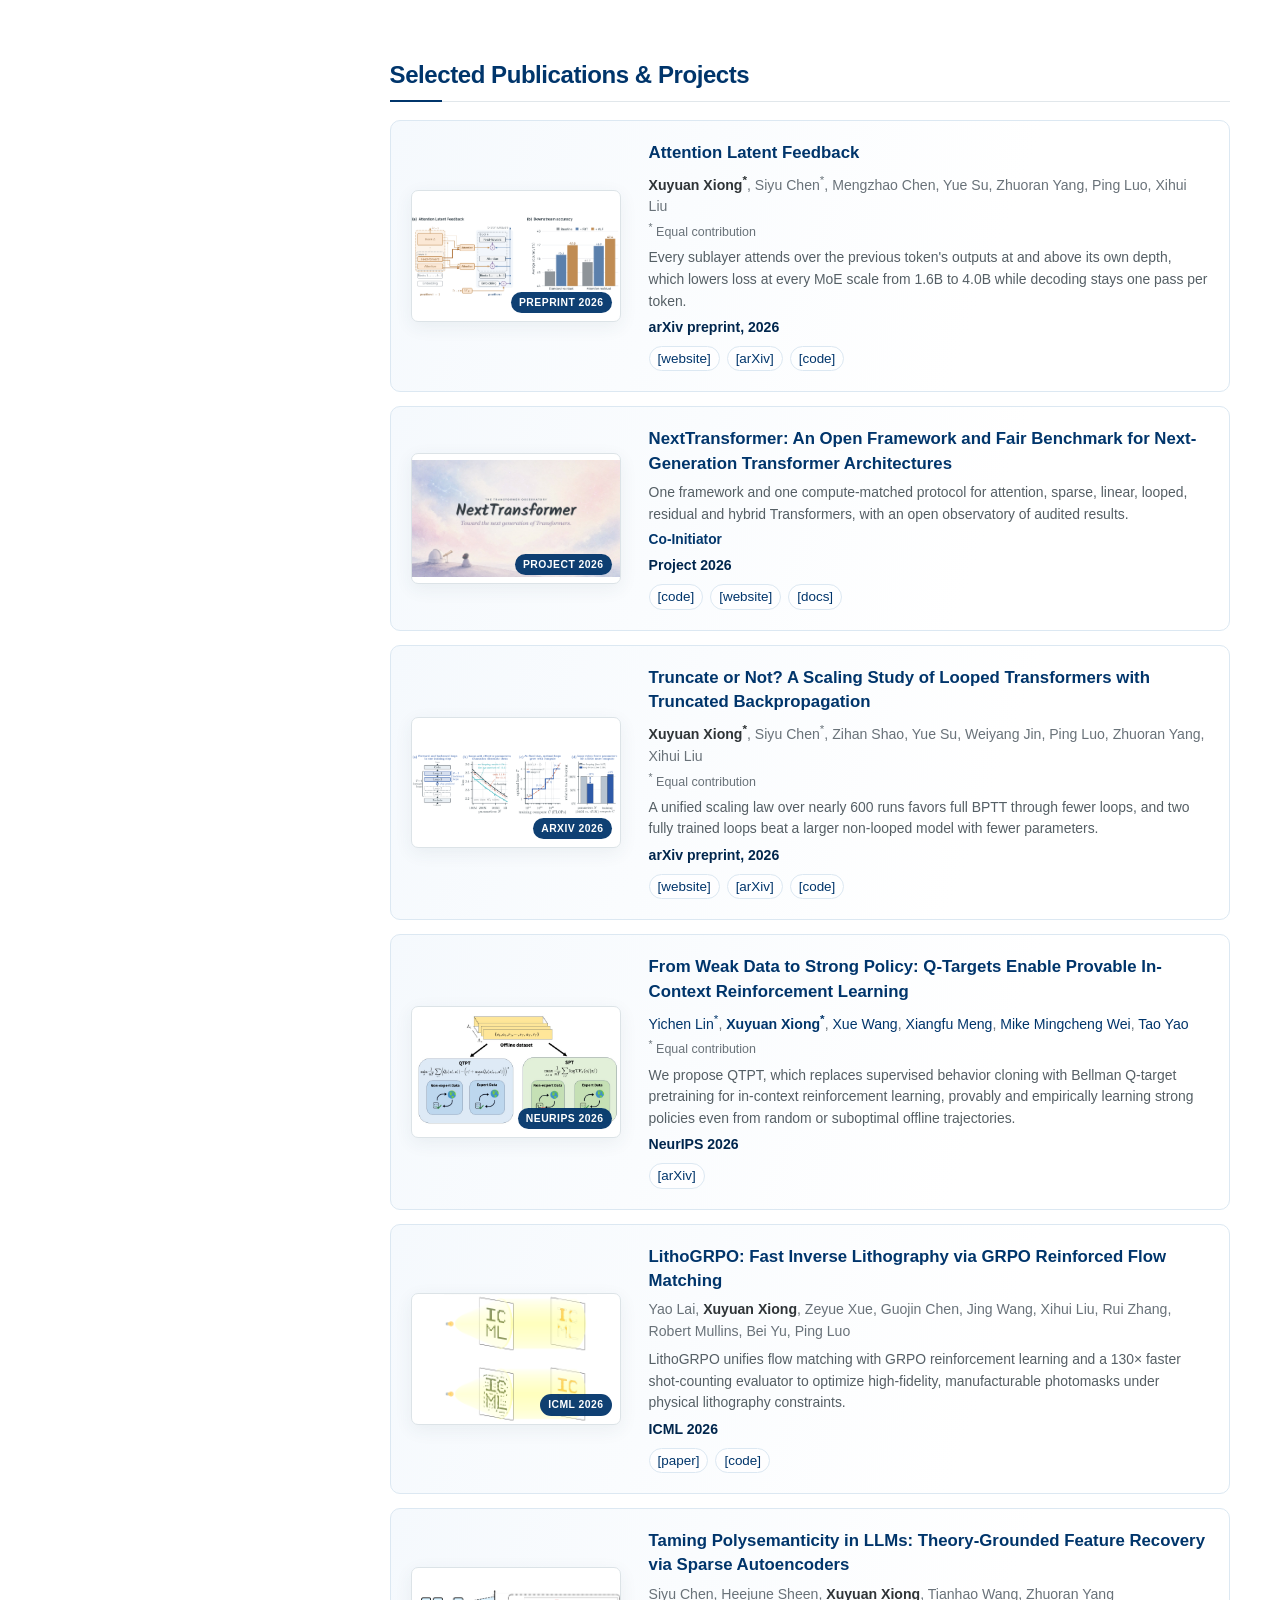
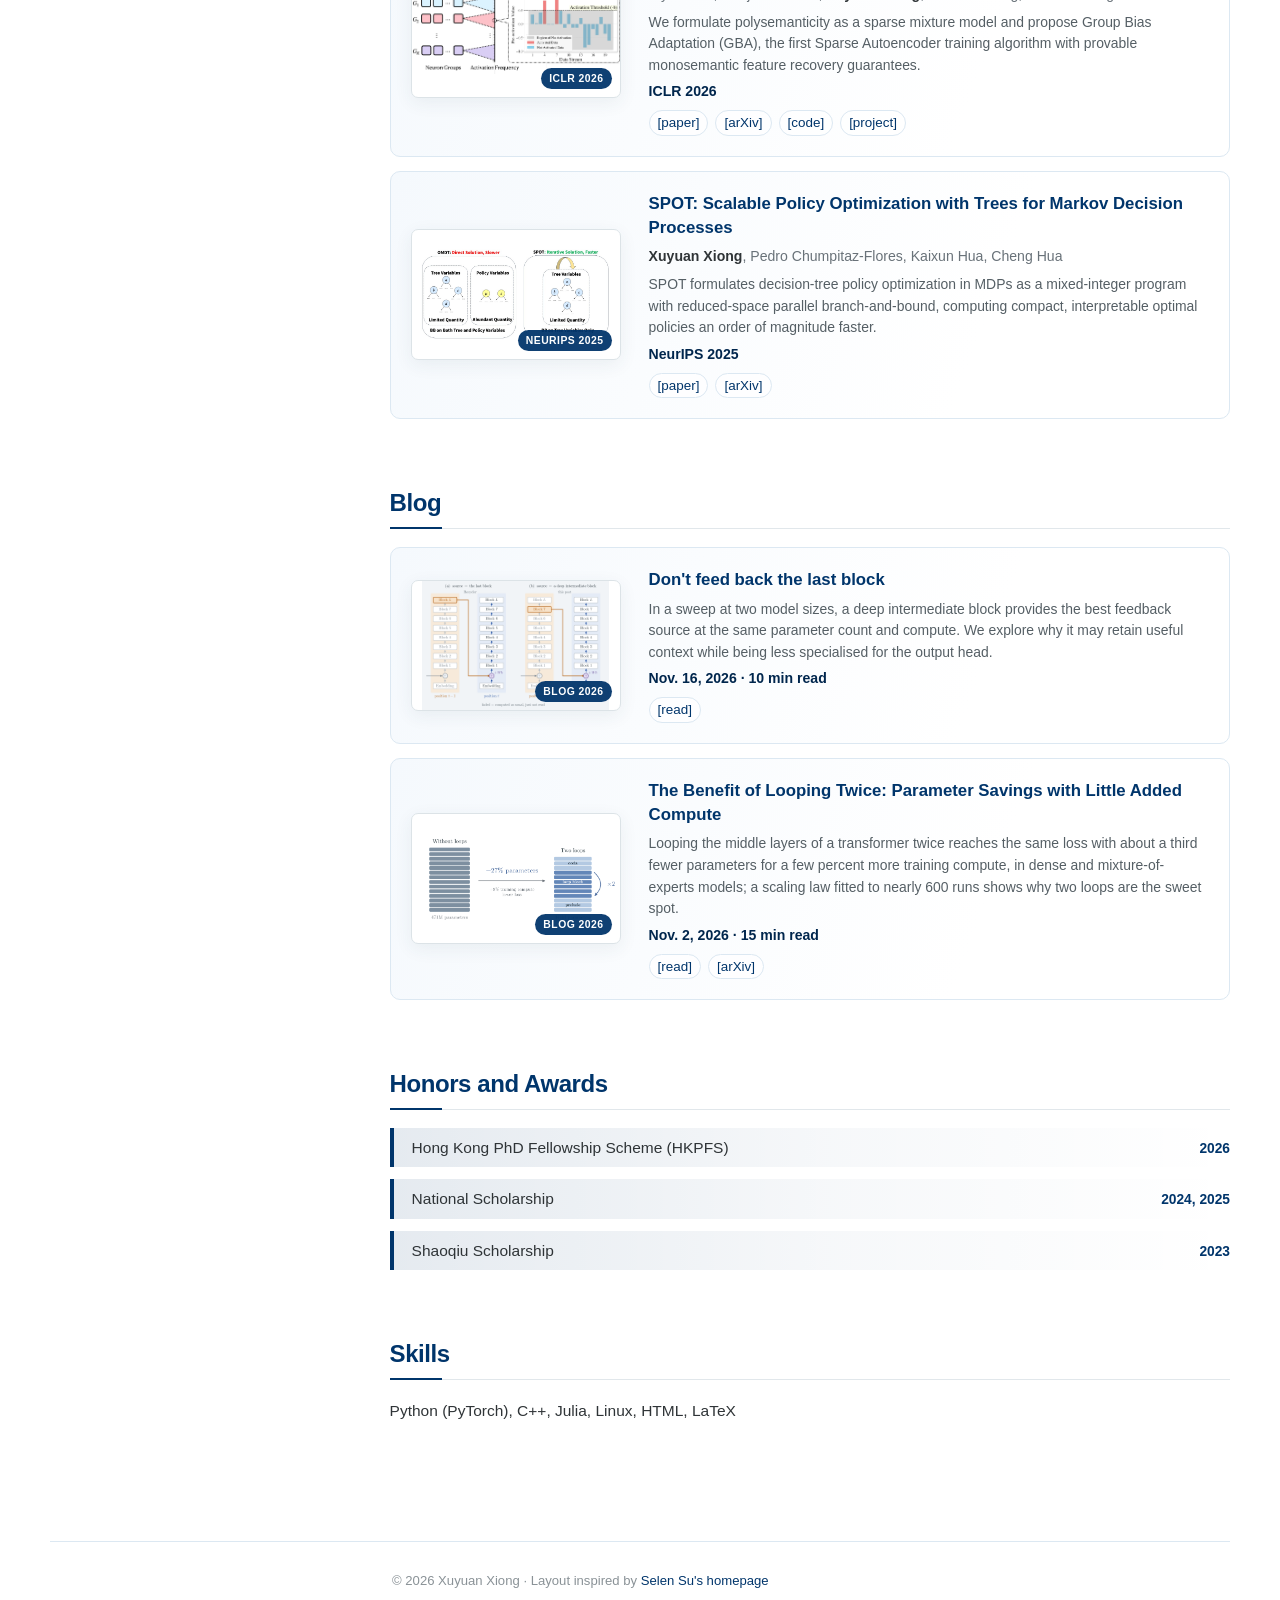
==== commit 6b38ee92: "Drop the retired subtitle and align the page with the paper The hero carried the tagline of an earli" ====
--- a/index.html
+++ b/index.html
@@ -68,7 +68,7 @@
         <section id="news">
           <h2>News</h2>
           <ul class="dated-list">
-            <li><time datetime="2026-11">Nov. 2026</time><span>Posted <em>Attention Latent Feedback</em> on arXiv: every sublayer reads the deeper layers of the previous token. <a href="attention-latent-feedback/">Project page</a> · <a href="https://arxiv.org/abs/2611.31154">arXiv</a></span></li>
+            <li><time datetime="2026-11">Nov. 2026</time><span>Posted <em>Attention Latent Feedback</em> on arXiv: a transformer where every sublayer attends over the previous token's outputs at and above its own depth. <a href="attention-latent-feedback/">Project page</a> · <a href="https://arxiv.org/abs/2611.31154">arXiv</a></span></li>
             <li><time datetime="2026-11">Nov. 2026</time><span>Wrote <a href="blog/feedback-source/"><em>Don't feed back the last block</em></a>: a deep intermediate feedback source gives lower loss at the same parameter count and compute.</span></li>
             <li><time datetime="2026-11">Nov. 2026</time><span>Wrote a blog post, <a href="blog/looping-twice/"><em>The Benefit of Looping Twice</em></a>: looping the middle layers twice saves about a third of the parameters for little added compute.</span></li>
             <li><time datetime="2026-10">Oct. 2026</time><span>Released <a href="https://interactive-active-ai.github.io/NextTransformer/"><em>NextTransformer</em></a>, an open framework and fair benchmark for next-generation Transformer architectures. <a href="https://github.com/Interactive-Active-AI/NextTransformer">Code</a> · <a href="https://interactive-active-ai.github.io/NextTransformer/">Website</a> · <a href="https://interactive-active-ai.github.io/NextTransformer/docs/">Docs</a></span></li>
@@ -180,7 +180,7 @@
                 <h3>Attention Latent Feedback</h3>
                 <p class="authors"><strong>Xuyuan Xiong<sup>*</sup></strong>, Siyu Chen<sup>*</sup>, Mengzhao Chen, Yue Su, Zhuoran Yang, Ping Luo, Xihui Liu</p>
                 <p class="equal-contribution"><sup>*</sup> Equal contribution</p>
-                <p class="paper-summary">Every sublayer attends to the deeper layers of the previous token, which lowers loss at every MoE scale from 1.6B to 4.0B while decoding stays one pass per token.</p>
+                <p class="paper-summary">Every sublayer attends over the previous token's outputs at and above its own depth, which lowers loss at every MoE scale from 1.6B to 4.0B while decoding stays one pass per token.</p>
                 <p class="venue-line">arXiv preprint, 2026</p>
                 <p class="paper-links">
                   <a href="attention-latent-feedback/">[website]</a>
